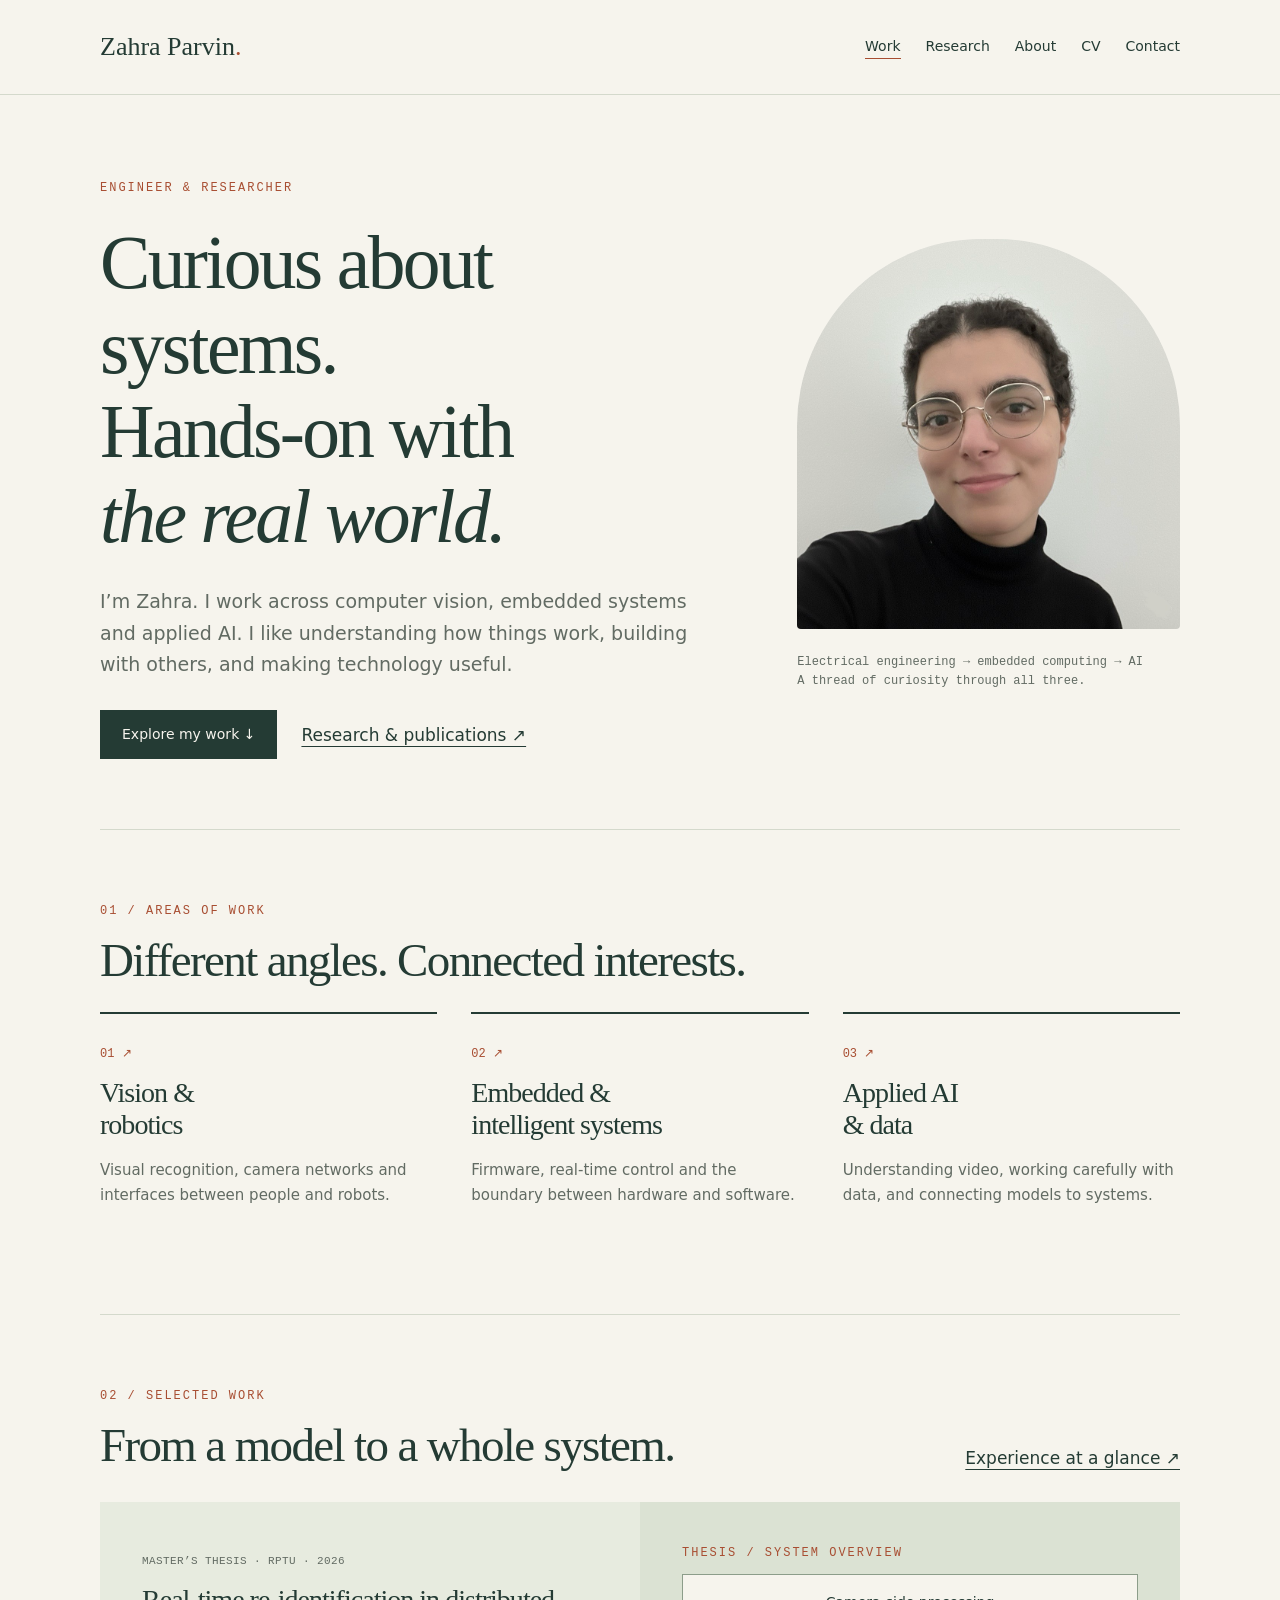
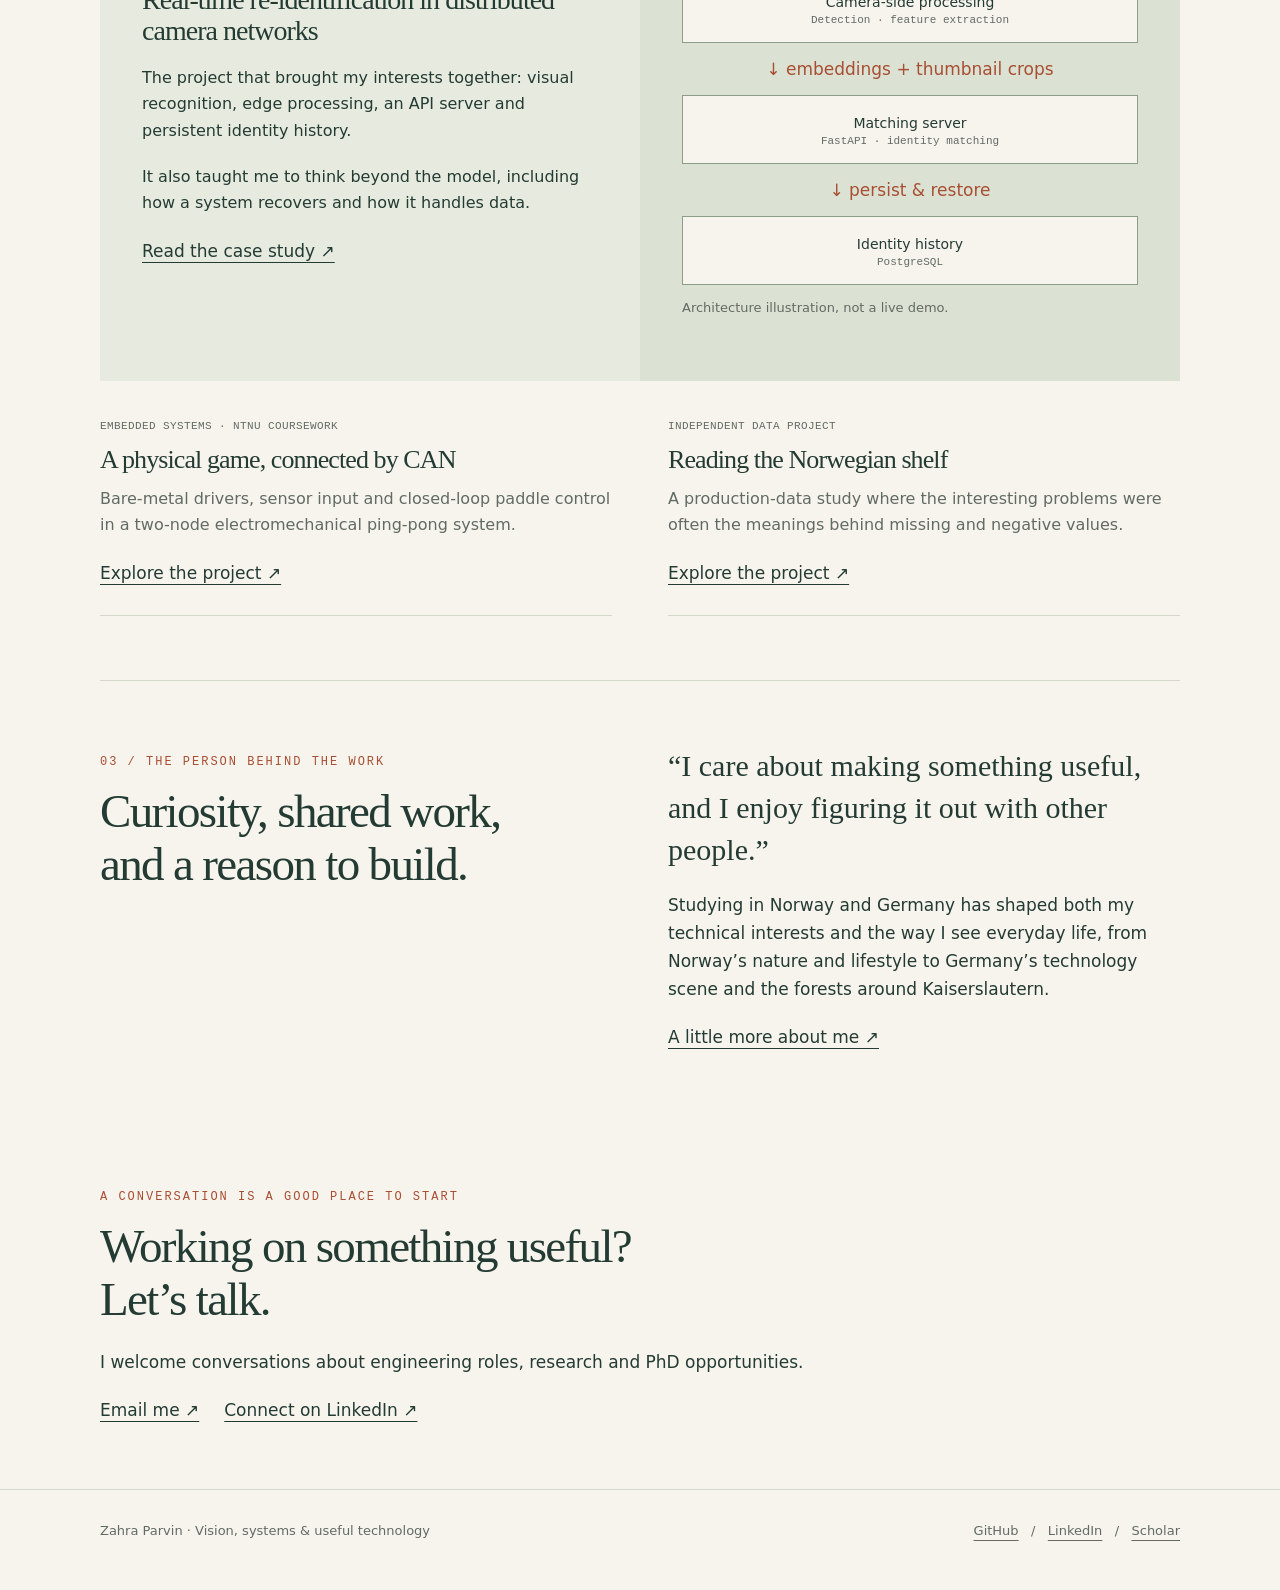
==== index.html @ baba494c "Add files via upload" ====
<!doctype html><html lang="en"><head><meta charset="utf-8"><meta name="viewport" content="width=device-width, initial-scale=1"><title>Engineer & researcher · Zahra Parvin</title><meta name="description" content="Zahra Parvin: computer vision, embedded systems and applied AI. Explore engineering projects, research and the person behind the work."><meta name="theme-color" content="#f6f4ed"><link rel="icon" href="favicon.svg" type="image/svg+xml"><link rel="stylesheet" href="style.css"></head><body><a class="skip" href="#main">Skip to content</a><header><div class="wrap"><nav aria-label="Main navigation"><a class="brand" href="index.html">Zahra Parvin<span style="color:var(--accent)">.</span></a><div class="links"><a href="index.html#work" aria-current="page">Work</a><a href="research.html">Research</a><a href="about.html">About</a><a href="cv.html">CV</a><a href="contact.html">Contact</a></div></nav></div></header><main id="main" class="wrap"><section class="hero"><div><span class="eyebrow">Engineer &amp; researcher</span><h1>Curious about systems.<br>Hands-on with<br><em>the real world.</em></h1><p class="lead">I’m Zahra. I work across computer vision, embedded systems and applied AI. I like understanding how things work, building with others, and making technology useful.</p><div class="actions"><a class="button" href="#work">Explore my work ↓</a><a href="research.html">Research &amp; publications ↗</a></div></div><figure><img class="portrait" src="portrait.jpg" alt="Zahra Parvin" width="400" height="390"><figcaption>Electrical engineering → embedded computing → AI<br>A thread of curiosity through all three.</figcaption></figure></section><section class="section" id="work"><div class="section-head"><div><span class="eyebrow">01 / Areas of work</span><h2>Different angles. Connected interests.</h2></div></div><div class="paths"><a class="path" href="vision.html"><span class="num">01 ↗</span><h3>Vision &amp;<br>robotics</h3><p>Visual recognition, camera networks and interfaces between people and robots.</p></a><a class="path" href="embedded.html"><span class="num">02 ↗</span><h3>Embedded &amp;<br>intelligent systems</h3><p>Firmware, real-time control and the boundary between hardware and software.</p></a><a class="path" href="ai-data.html"><span class="num">03 ↗</span><h3>Applied AI<br>&amp; data</h3><p>Understanding video, working carefully with data, and connecting models to systems.</p></a></div></section><section class="section"><div class="section-head"><div><span class="eyebrow">02 / Selected work</span><h2>From a model to a whole system.</h2></div><a href="cv.html">Experience at a glance ↗</a></div><div class="feature"><div class="feature-copy"><span class="tags">Master’s thesis · RPTU · 2026</span><h3>Real-time re-identification in distributed camera networks</h3><p>The project that brought my interests together: visual recognition, edge processing, an API server and persistent identity history.</p><p>It also taught me to think beyond the model, including how a system recovers and how it handles data.</p><a href="reidentification.html">Read the case study ↗</a></div><div class="diagram" role="img" aria-label="Thesis architecture: camera-side detection and feature extraction, then an API server for matching, and PostgreSQL for persistent identities and sightings"><span class="eyebrow">Thesis / system overview</span><div class="node">Camera-side processing<span>Detection · feature extraction</span></div><div class="arrow">↓ embeddings + thumbnail crops</div><div class="node">Matching server<span>FastAPI · identity matching</span></div><div class="arrow">↓ persist &amp; restore</div><div class="node">Identity history<span>PostgreSQL</span></div><p class="note">Architecture illustration, not a live demo.</p></div></div><div class="two"><article class="project-row"><span class="tags">Embedded systems · NTNU coursework</span><h3>A physical game, connected by CAN</h3><p>Bare-metal drivers, sensor input and closed-loop paddle control in a two-node electromechanical ping-pong system.</p><a href="pingpong.html">Explore the project ↗</a></article><article class="project-row"><span class="tags">Independent data project</span><h3>Reading the Norwegian shelf</h3><p>A production-data study where the interesting problems were often the meanings behind missing and negative values.</p><a href="norwegian-data.html">Explore the project ↗</a></article></div></section><section class="section two"><div><span class="eyebrow">03 / The person behind the work</span><h2>Curiosity, shared work,<br>and a reason to build.</h2></div><div><p class="about-quote">“I care about making something useful, and I enjoy figuring it out with other people.”</p><p>Studying in Norway and Germany has shaped both my technical interests and the way I see everyday life, from Norway’s nature and lifestyle to Germany’s technology scene and the forests around Kaiserslautern.</p><a href="about.html">A little more about me ↗</a></div></section><section class="contact"><span class="eyebrow">A conversation is a good place to start</span><h2>Working on something useful?<br>Let’s talk.</h2><p>I welcome conversations about engineering roles, research and PhD opportunities.</p><div class="contact-links"><a href="mailto:zahraparvin1999@gmail.com">Email me ↗</a><a href="https://www.linkedin.com/in/zahraparvin/">Connect on LinkedIn ↗</a></div></section></main><footer><div class="wrap footer-inner"><span>Zahra Parvin · Vision, systems &amp; useful technology</span><span><a href="https://github.com/ZahraParvin">GitHub</a> &nbsp; / &nbsp; <a href="https://www.linkedin.com/in/zahraparvin/">LinkedIn</a> &nbsp; / &nbsp; <a href="https://scholar.google.com/citations?user=eEbs2mEAAAAJ">Scholar</a></span></div></footer></body></html>
---- style.css ----
:root{--paper:#f6f4ed;--ink:#243b34;--muted:#626b63;--line:#d4d9cc;--accent:#a84e32;--panel:#e7ebdf}*{box-sizing:border-box}html{scroll-behavior:smooth}body{margin:0;background:var(--paper);color:var(--ink);font:17px/1.65 system-ui,-apple-system,sans-serif}a{color:inherit;text-underline-offset:5px}a:hover{color:var(--accent)}a:focus-visible,button:focus-visible{outline:3px solid var(--accent);outline-offset:5px}.wrap{max-width:1160px;margin:auto;padding:0 40px}header{border-bottom:1px solid var(--line)}nav{min-height:94px;display:flex;justify-content:space-between;align-items:center;gap:25px}.brand{font:26px Georgia,serif;text-decoration:none}.links{display:flex;gap:25px;flex-wrap:wrap;font-size:14px}.links a{text-decoration:none}.links a[aria-current=page]{border-bottom:1px solid var(--accent)}.skip{position:absolute;left:-9999px}.skip:focus{left:15px;top:10px;background:white;padding:10px;z-index:10}.eyebrow{font:12px/1.5 ui-monospace,monospace;text-transform:uppercase;letter-spacing:2px;color:var(--accent)}h1,h2,h3{font-family:Georgia,'Times New Roman',serif;font-weight:400;line-height:1.12;letter-spacing:-.035em}h1{font-size:clamp(43px,5.9vw,76px);margin:22px 0 27px}h2{font-size:clamp(32px,4vw,47px);margin:12px 0 23px}h3{font-size:28px;margin:12px 0 18px}p{margin:0 0 20px}.lead{font-size:19px;color:var(--muted);max-width:670px}.hero{display:grid;grid-template-columns:1.6fr 1fr;gap:85px;padding:76px 0 70px;align-items:center}.portrait{width:100%;height:390px;object-fit:cover;object-position:center 30%;border-radius:48% 48% 4px 4px;filter:saturate(.8)}figure{margin:0}figcaption{font:12px/1.6 ui-monospace,monospace;color:var(--muted);margin-top:16px}.actions{display:flex;gap:24px;flex-wrap:wrap;align-items:center;margin-top:30px}.button{display:inline-block;background:var(--ink);color:var(--paper);padding:12px 21px;text-decoration:none;border:1px solid var(--ink);font-size:14px}.button:hover{background:var(--accent);color:white;border-color:var(--accent)}.section{border-top:1px solid var(--line);padding:64px 0}.section-head{display:flex;justify-content:space-between;align-items:end;gap:30px;margin-bottom:25px}.section-head h2{margin-bottom:0}.small{font-size:14px;color:var(--muted)}.paths{display:grid;grid-template-columns:repeat(3,1fr);gap:34px}.path{padding:23px 0;border-top:2px solid var(--ink);text-decoration:none}.path p{font-size:15px;color:var(--muted)}.num{font:12px ui-monospace,monospace;color:var(--accent)}.feature{display:grid;grid-template-columns:1fr 1fr;background:var(--panel);margin-top:30px}.feature-copy{padding:42px}.feature-copy p{font-size:16px}.diagram{padding:42px;display:flex;flex-direction:column;justify-content:center;gap:12px;background:#dbe2d3}.node{border:1px solid #8c9d8a;padding:16px;text-align:center;background:#f6f4ed;font-size:14px}.node span{display:block;font:11px ui-monospace,monospace;color:var(--muted)}.arrow{text-align:center;color:var(--accent)}.two{display:grid;grid-template-columns:1fr 1fr;gap:56px}.project-row{padding:28px 0;border-bottom:1px solid var(--line)}.project-row h3{font-size:26px;margin:8px 0 12px}.project-row p{font-size:16px;color:var(--muted)}.tags{font:11px/1.8 ui-monospace,monospace;letter-spacing:.4px;text-transform:uppercase;color:var(--muted)}.about-quote{font:30px/1.4 Georgia,serif;max-width:480px}.page-head{padding:64px 0 35px;max-width:850px}.page-head h1{font-size:clamp(42px,5vw,62px)}.prose{max-width:760px;padding-bottom:65px}.prose h2{font-size:34px;margin-top:45px}.prose h3{font-size:25px}.prose li{margin-bottom:10px}.paper{padding:25px 0;border-bottom:1px solid var(--line)}.paper h3{font-size:25px}.timeline{display:grid;grid-template-columns:150px 1fr;gap:25px;border-top:1px solid var(--line);padding:25px 0}.timeline h3{margin:0 0 12px}.callout{border-left:2px solid var(--accent);padding:12px 0 12px 25px;margin:30px 0}footer{border-top:1px solid var(--line);padding:30px 0 45px;font-size:13px;color:var(--muted)}.footer-inner{display:flex;justify-content:space-between;gap:24px;flex-wrap:wrap}.contact{padding:65px 0}.contact h2{max-width:680px}.contact-links{display:flex;flex-wrap:wrap;gap:25px}.back{font-size:14px}.note{font-size:13px;color:var(--muted)}@media(max-width:760px){.wrap{padding:0 23px}nav{align-items:start;padding:24px 0;flex-direction:column;gap:18px}.links{gap:18px}.hero{grid-template-columns:1fr;gap:35px;padding:45px 0}.hero figure{max-width:290px}.portrait{height:320px}.paths,.two,.feature{grid-template-columns:1fr}.paths{gap:12px}.feature-copy,.diagram{padding:27px}.section{padding:43px 0}.section-head{display:block}.section-head>a{display:inline-block;margin-top:16px}.timeline{grid-template-columns:1fr;gap:10px}.page-head{padding-top:42px}.about-quote{font-size:27px}}@media(prefers-reduced-motion:reduce){html{scroll-behavior:auto}}@media print{header,footer,.actions{display:none}body{background:white;font-size:12px}.wrap{max-width:none}.page-head{padding:15px 0}h1{font-size:32px}.timeline{break-inside:avoid}.contact{padding:15px 0}}
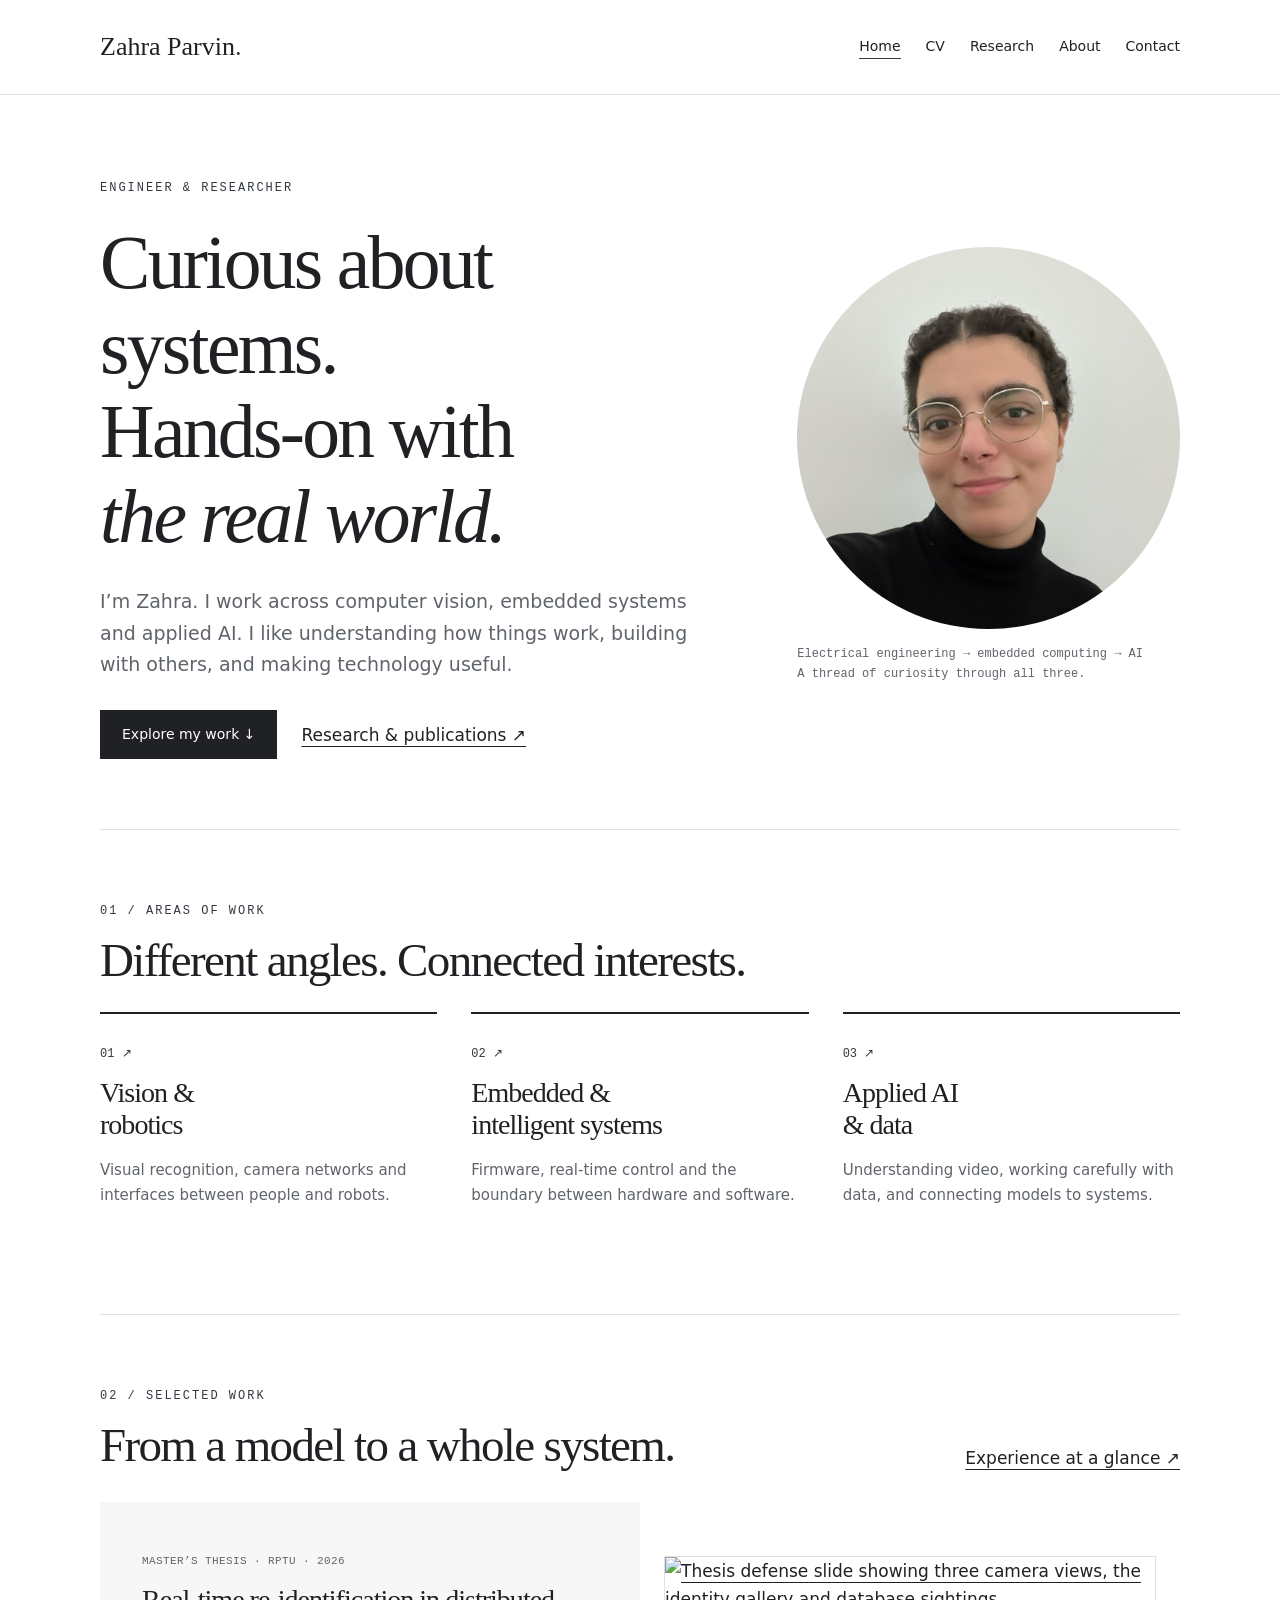
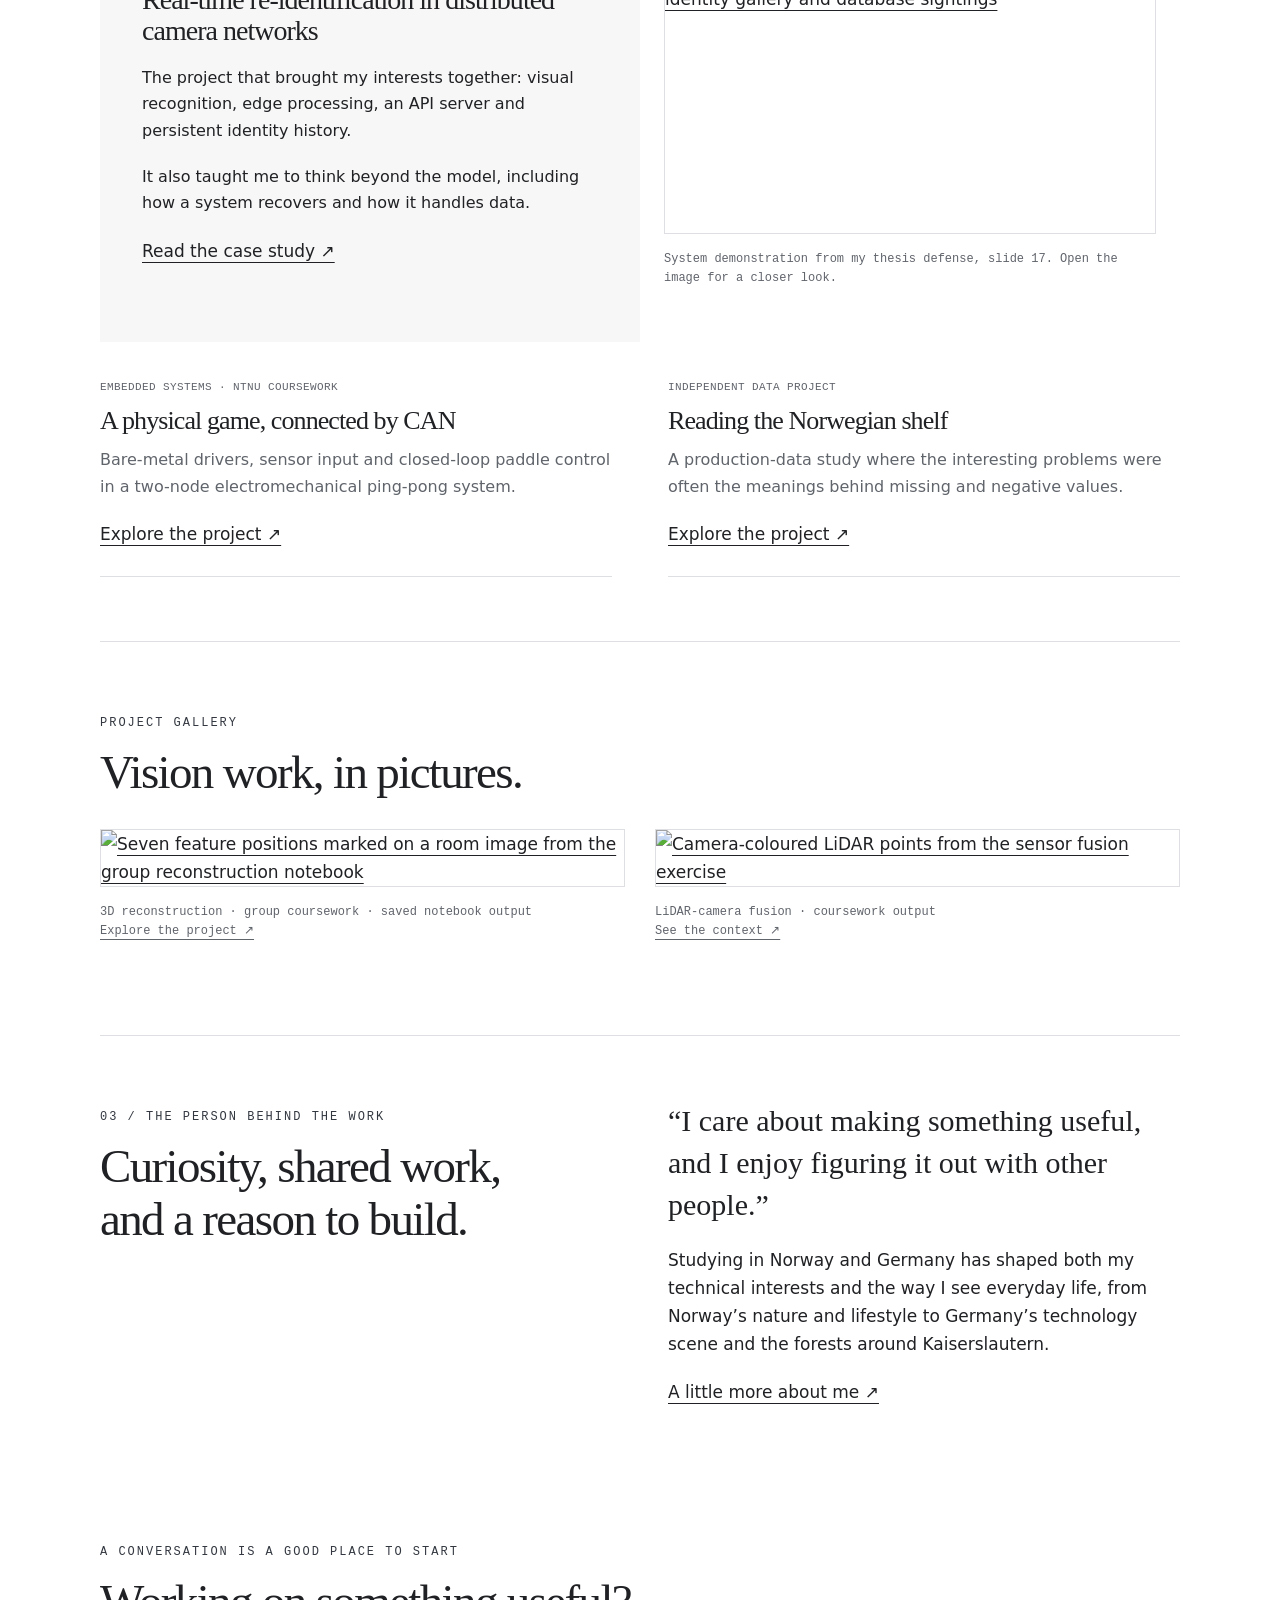
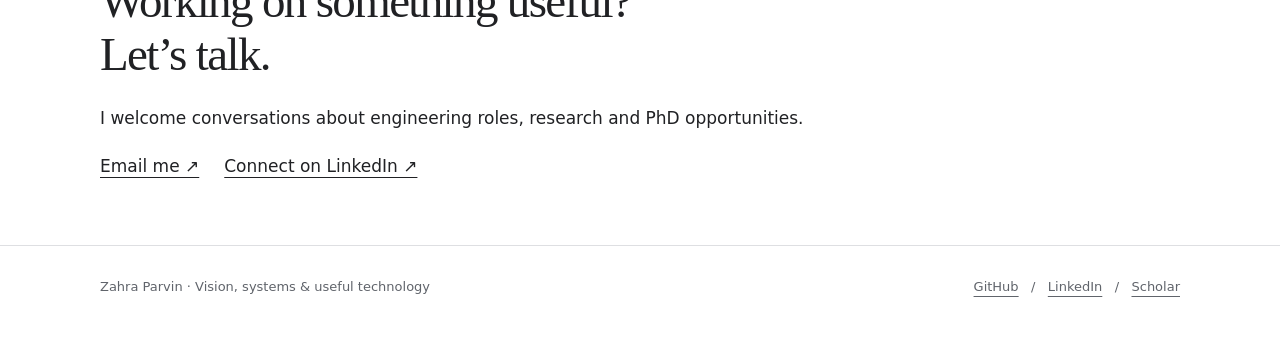
==== commit be2f769f: "Add files via upload" ====
--- a/index.html
+++ b/index.html
@@ -1 +1 @@
-<!doctype html><html lang="en"><head><meta charset="utf-8"><meta name="viewport" content="width=device-width, initial-scale=1"><title>Engineer & researcher · Zahra Parvin</title><meta name="description" content="Zahra Parvin: computer vision, embedded systems and applied AI. Explore engineering projects, research and the person behind the work."><meta name="theme-color" content="#f6f4ed"><link rel="icon" href="favicon.svg" type="image/svg+xml"><link rel="stylesheet" href="style.css"></head><body><a class="skip" href="#main">Skip to content</a><header><div class="wrap"><nav aria-label="Main navigation"><a class="brand" href="index.html">Zahra Parvin<span style="color:var(--accent)">.</span></a><div class="links"><a href="index.html#work" aria-current="page">Work</a><a href="research.html">Research</a><a href="about.html">About</a><a href="cv.html">CV</a><a href="contact.html">Contact</a></div></nav></div></header><main id="main" class="wrap"><section class="hero"><div><span class="eyebrow">Engineer &amp; researcher</span><h1>Curious about systems.<br>Hands-on with<br><em>the real world.</em></h1><p class="lead">I’m Zahra. I work across computer vision, embedded systems and applied AI. I like understanding how things work, building with others, and making technology useful.</p><div class="actions"><a class="button" href="#work">Explore my work ↓</a><a href="research.html">Research &amp; publications ↗</a></div></div><figure><img class="portrait" src="portrait.jpg" alt="Zahra Parvin" width="400" height="390"><figcaption>Electrical engineering → embedded computing → AI<br>A thread of curiosity through all three.</figcaption></figure></section><section class="section" id="work"><div class="section-head"><div><span class="eyebrow">01 / Areas of work</span><h2>Different angles. Connected interests.</h2></div></div><div class="paths"><a class="path" href="vision.html"><span class="num">01 ↗</span><h3>Vision &amp;<br>robotics</h3><p>Visual recognition, camera networks and interfaces between people and robots.</p></a><a class="path" href="embedded.html"><span class="num">02 ↗</span><h3>Embedded &amp;<br>intelligent systems</h3><p>Firmware, real-time control and the boundary between hardware and software.</p></a><a class="path" href="ai-data.html"><span class="num">03 ↗</span><h3>Applied AI<br>&amp; data</h3><p>Understanding video, working carefully with data, and connecting models to systems.</p></a></div></section><section class="section"><div class="section-head"><div><span class="eyebrow">02 / Selected work</span><h2>From a model to a whole system.</h2></div><a href="cv.html">Experience at a glance ↗</a></div><div class="feature"><div class="feature-copy"><span class="tags">Master’s thesis · RPTU · 2026</span><h3>Real-time re-identification in distributed camera networks</h3><p>The project that brought my interests together: visual recognition, edge processing, an API server and persistent identity history.</p><p>It also taught me to think beyond the model, including how a system recovers and how it handles data.</p><a href="reidentification.html">Read the case study ↗</a></div><div class="diagram" role="img" aria-label="Thesis architecture: camera-side detection and feature extraction, then an API server for matching, and PostgreSQL for persistent identities and sightings"><span class="eyebrow">Thesis / system overview</span><div class="node">Camera-side processing<span>Detection · feature extraction</span></div><div class="arrow">↓ embeddings + thumbnail crops</div><div class="node">Matching server<span>FastAPI · identity matching</span></div><div class="arrow">↓ persist &amp; restore</div><div class="node">Identity history<span>PostgreSQL</span></div><p class="note">Architecture illustration, not a live demo.</p></div></div><div class="two"><article class="project-row"><span class="tags">Embedded systems · NTNU coursework</span><h3>A physical game, connected by CAN</h3><p>Bare-metal drivers, sensor input and closed-loop paddle control in a two-node electromechanical ping-pong system.</p><a href="pingpong.html">Explore the project ↗</a></article><article class="project-row"><span class="tags">Independent data project</span><h3>Reading the Norwegian shelf</h3><p>A production-data study where the interesting problems were often the meanings behind missing and negative values.</p><a href="norwegian-data.html">Explore the project ↗</a></article></div></section><section class="section two"><div><span class="eyebrow">03 / The person behind the work</span><h2>Curiosity, shared work,<br>and a reason to build.</h2></div><div><p class="about-quote">“I care about making something useful, and I enjoy figuring it out with other people.”</p><p>Studying in Norway and Germany has shaped both my technical interests and the way I see everyday life, from Norway’s nature and lifestyle to Germany’s technology scene and the forests around Kaiserslautern.</p><a href="about.html">A little more about me ↗</a></div></section><section class="contact"><span class="eyebrow">A conversation is a good place to start</span><h2>Working on something useful?<br>Let’s talk.</h2><p>I welcome conversations about engineering roles, research and PhD opportunities.</p><div class="contact-links"><a href="mailto:zahraparvin1999@gmail.com">Email me ↗</a><a href="https://www.linkedin.com/in/zahraparvin/">Connect on LinkedIn ↗</a></div></section></main><footer><div class="wrap footer-inner"><span>Zahra Parvin · Vision, systems &amp; useful technology</span><span><a href="https://github.com/ZahraParvin">GitHub</a> &nbsp; / &nbsp; <a href="https://www.linkedin.com/in/zahraparvin/">LinkedIn</a> &nbsp; / &nbsp; <a href="https://scholar.google.com/citations?user=eEbs2mEAAAAJ">Scholar</a></span></div></footer></body></html>+<!doctype html><html lang="en"><head><meta charset="utf-8"><meta name="viewport" content="width=device-width, initial-scale=1"><title>Engineer & researcher · Zahra Parvin</title><meta name="description" content="Zahra Parvin: computer vision, embedded systems and applied AI. Explore engineering projects, research and the person behind the work."><meta name="theme-color" content="#ffffff"><link rel="icon" href="favicon.svg" type="image/svg+xml"><link rel="stylesheet" href="style.css"></head><body><a class="skip" href="#main">Skip to content</a><header><div class="wrap"><nav aria-label="Main navigation"><a class="brand" href="index.html">Zahra Parvin<span style="color:var(--accent)">.</span></a><div class="links"><a href="index.html" aria-current="page">Home</a><a href="cv.html">CV</a><a href="research.html">Research</a><a href="about.html">About</a><a href="contact.html">Contact</a></div></nav></div></header><main id="main" class="wrap"><section class="hero"><div><span class="eyebrow">Engineer &amp; researcher</span><h1>Curious about systems.<br>Hands-on with<br><em>the real world.</em></h1><p class="lead">I’m Zahra. I work across computer vision, embedded systems and applied AI. I like understanding how things work, building with others, and making technology useful.</p><div class="actions"><a class="button" href="#work">Explore my work ↓</a><a href="research.html">Research &amp; publications ↗</a></div></div><figure><img class="portrait" src="portrait.jpg" alt="Zahra Parvin" width="400" height="390"><figcaption>Electrical engineering → embedded computing → AI<br>A thread of curiosity through all three.</figcaption></figure></section><section class="section" id="work"><div class="section-head"><div><span class="eyebrow">01 / Areas of work</span><h2>Different angles. Connected interests.</h2></div></div><div class="paths"><a class="path" href="vision.html"><span class="num">01 ↗</span><h3>Vision &amp;<br>robotics</h3><p>Visual recognition, camera networks and interfaces between people and robots.</p></a><a class="path" href="embedded.html"><span class="num">02 ↗</span><h3>Embedded &amp;<br>intelligent systems</h3><p>Firmware, real-time control and the boundary between hardware and software.</p></a><a class="path" href="ai-data.html"><span class="num">03 ↗</span><h3>Applied AI<br>&amp; data</h3><p>Understanding video, working carefully with data, and connecting models to systems.</p></a></div></section><section class="section"><div class="section-head"><div><span class="eyebrow">02 / Selected work</span><h2>From a model to a whole system.</h2></div><a href="cv.html">Experience at a glance ↗</a></div><div class="feature"><div class="feature-copy"><span class="tags">Master’s thesis · RPTU · 2026</span><h3>Real-time re-identification in distributed camera networks</h3><p>The project that brought my interests together: visual recognition, edge processing, an API server and persistent identity history.</p><p>It also taught me to think beyond the model, including how a system recovers and how it handles data.</p><a href="reidentification.html">Read the case study ↗</a></div><div class="feature-media"><figure class="project-visual"><a href="assets/thesis-demo.png" target="_blank" rel="noopener"><img src="assets/thesis-demo.png" alt="Thesis defense slide showing three camera views, the identity gallery and database sightings" loading="lazy" width="1600" height="900"></a><figcaption>System demonstration from my thesis defense, slide 17. Open the image for a closer look.</figcaption></figure></div></div><div class="two"><article class="project-row"><span class="tags">Embedded systems · NTNU coursework</span><h3>A physical game, connected by CAN</h3><p>Bare-metal drivers, sensor input and closed-loop paddle control in a two-node electromechanical ping-pong system.</p><a href="pingpong.html">Explore the project ↗</a></article><article class="project-row"><span class="tags">Independent data project</span><h3>Reading the Norwegian shelf</h3><p>A production-data study where the interesting problems were often the meanings behind missing and negative values.</p><a href="norwegian-data.html">Explore the project ↗</a></article></div></section><section class="section"><span class="eyebrow">Project gallery</span><h2>Vision work, in pictures.</h2><div class="project-gallery"><figure><a href="reconstruction.html"><img src="assets/feature-matching.png" alt="Seven feature positions marked on a room image from the group reconstruction notebook" loading="lazy"></a><figcaption>3D reconstruction · group coursework · saved notebook output<br><a href="reconstruction.html">Explore the project ↗</a></figcaption></figure><figure><a href="vision.html#sensor-fusion"><img src="assets/fusion.png" alt="Camera-coloured LiDAR points from the sensor fusion exercise" loading="lazy"></a><figcaption>LiDAR-camera fusion · coursework output<br><a href="vision.html#sensor-fusion">See the context ↗</a></figcaption></figure></div></section><section class="section two"><div><span class="eyebrow">03 / The person behind the work</span><h2>Curiosity, shared work,<br>and a reason to build.</h2></div><div><p class="about-quote">“I care about making something useful, and I enjoy figuring it out with other people.”</p><p>Studying in Norway and Germany has shaped both my technical interests and the way I see everyday life, from Norway’s nature and lifestyle to Germany’s technology scene and the forests around Kaiserslautern.</p><a href="about.html">A little more about me ↗</a></div></section><section class="contact"><span class="eyebrow">A conversation is a good place to start</span><h2>Working on something useful?<br>Let’s talk.</h2><p>I welcome conversations about engineering roles, research and PhD opportunities.</p><div class="contact-links"><a href="mailto:zahraparvin1999@gmail.com">Email me ↗</a><a href="https://www.linkedin.com/in/zahraparvin/">Connect on LinkedIn ↗</a></div></section></main><footer><div class="wrap footer-inner"><span>Zahra Parvin · Vision, systems &amp; useful technology</span><span><a href="https://github.com/ZahraParvin">GitHub</a> &nbsp; / &nbsp; <a href="https://www.linkedin.com/in/zahraparvin/">LinkedIn</a> &nbsp; / &nbsp; <a href="https://scholar.google.com/citations?user=eEbs2mEAAAAJ">Scholar</a></span></div></footer></body></html>
--- a/style.css
+++ b/style.css
@@ -1,2 +1,4 @@
 
-:root{--paper:#f6f4ed;--ink:#243b34;--muted:#626b63;--line:#d4d9cc;--accent:#a84e32;--panel:#e7ebdf}*{box-sizing:border-box}html{scroll-behavior:smooth}body{margin:0;background:var(--paper);color:var(--ink);font:17px/1.65 system-ui,-apple-system,sans-serif}a{color:inherit;text-underline-offset:5px}a:hover{color:var(--accent)}a:focus-visible,button:focus-visible{outline:3px solid var(--accent);outline-offset:5px}.wrap{max-width:1160px;margin:auto;padding:0 40px}header{border-bottom:1px solid var(--line)}nav{min-height:94px;display:flex;justify-content:space-between;align-items:center;gap:25px}.brand{font:26px Georgia,serif;text-decoration:none}.links{display:flex;gap:25px;flex-wrap:wrap;font-size:14px}.links a{text-decoration:none}.links a[aria-current=page]{border-bottom:1px solid var(--accent)}.skip{position:absolute;left:-9999px}.skip:focus{left:15px;top:10px;background:white;padding:10px;z-index:10}.eyebrow{font:12px/1.5 ui-monospace,monospace;text-transform:uppercase;letter-spacing:2px;color:var(--accent)}h1,h2,h3{font-family:Georgia,'Times New Roman',serif;font-weight:400;line-height:1.12;letter-spacing:-.035em}h1{font-size:clamp(43px,5.9vw,76px);margin:22px 0 27px}h2{font-size:clamp(32px,4vw,47px);margin:12px 0 23px}h3{font-size:28px;margin:12px 0 18px}p{margin:0 0 20px}.lead{font-size:19px;color:var(--muted);max-width:670px}.hero{display:grid;grid-template-columns:1.6fr 1fr;gap:85px;padding:76px 0 70px;align-items:center}.portrait{width:100%;height:390px;object-fit:cover;object-position:center 30%;border-radius:48% 48% 4px 4px;filter:saturate(.8)}figure{margin:0}figcaption{font:12px/1.6 ui-monospace,monospace;color:var(--muted);margin-top:16px}.actions{display:flex;gap:24px;flex-wrap:wrap;align-items:center;margin-top:30px}.button{display:inline-block;background:var(--ink);color:var(--paper);padding:12px 21px;text-decoration:none;border:1px solid var(--ink);font-size:14px}.button:hover{background:var(--accent);color:white;border-color:var(--accent)}.section{border-top:1px solid var(--line);padding:64px 0}.section-head{display:flex;justify-content:space-between;align-items:end;gap:30px;margin-bottom:25px}.section-head h2{margin-bottom:0}.small{font-size:14px;color:var(--muted)}.paths{display:grid;grid-template-columns:repeat(3,1fr);gap:34px}.path{padding:23px 0;border-top:2px solid var(--ink);text-decoration:none}.path p{font-size:15px;color:var(--muted)}.num{font:12px ui-monospace,monospace;color:var(--accent)}.feature{display:grid;grid-template-columns:1fr 1fr;background:var(--panel);margin-top:30px}.feature-copy{padding:42px}.feature-copy p{font-size:16px}.diagram{padding:42px;display:flex;flex-direction:column;justify-content:center;gap:12px;background:#dbe2d3}.node{border:1px solid #8c9d8a;padding:16px;text-align:center;background:#f6f4ed;font-size:14px}.node span{display:block;font:11px ui-monospace,monospace;color:var(--muted)}.arrow{text-align:center;color:var(--accent)}.two{display:grid;grid-template-columns:1fr 1fr;gap:56px}.project-row{padding:28px 0;border-bottom:1px solid var(--line)}.project-row h3{font-size:26px;margin:8px 0 12px}.project-row p{font-size:16px;color:var(--muted)}.tags{font:11px/1.8 ui-monospace,monospace;letter-spacing:.4px;text-transform:uppercase;color:var(--muted)}.about-quote{font:30px/1.4 Georgia,serif;max-width:480px}.page-head{padding:64px 0 35px;max-width:850px}.page-head h1{font-size:clamp(42px,5vw,62px)}.prose{max-width:760px;padding-bottom:65px}.prose h2{font-size:34px;margin-top:45px}.prose h3{font-size:25px}.prose li{margin-bottom:10px}.paper{padding:25px 0;border-bottom:1px solid var(--line)}.paper h3{font-size:25px}.timeline{display:grid;grid-template-columns:150px 1fr;gap:25px;border-top:1px solid var(--line);padding:25px 0}.timeline h3{margin:0 0 12px}.callout{border-left:2px solid var(--accent);padding:12px 0 12px 25px;margin:30px 0}footer{border-top:1px solid var(--line);padding:30px 0 45px;font-size:13px;color:var(--muted)}.footer-inner{display:flex;justify-content:space-between;gap:24px;flex-wrap:wrap}.contact{padding:65px 0}.contact h2{max-width:680px}.contact-links{display:flex;flex-wrap:wrap;gap:25px}.back{font-size:14px}.note{font-size:13px;color:var(--muted)}@media(max-width:760px){.wrap{padding:0 23px}nav{align-items:start;padding:24px 0;flex-direction:column;gap:18px}.links{gap:18px}.hero{grid-template-columns:1fr;gap:35px;padding:45px 0}.hero figure{max-width:290px}.portrait{height:320px}.paths,.two,.feature{grid-template-columns:1fr}.paths{gap:12px}.feature-copy,.diagram{padding:27px}.section{padding:43px 0}.section-head{display:block}.section-head>a{display:inline-block;margin-top:16px}.timeline{grid-template-columns:1fr;gap:10px}.page-head{padding-top:42px}.about-quote{font-size:27px}}@media(prefers-reduced-motion:reduce){html{scroll-behavior:auto}}@media print{header,footer,.actions{display:none}body{background:white;font-size:12px}.wrap{max-width:none}.page-head{padding:15px 0}h1{font-size:32px}.timeline{break-inside:avoid}.contact{padding:15px 0}}
+:root{--paper:#ffffff;--ink:#202124;--muted:#60646b;--line:#dedfe2;--accent:#333840;--panel:#f7f7f7}*{box-sizing:border-box}html{scroll-behavior:smooth}body{margin:0;background:var(--paper);color:var(--ink);font:17px/1.65 system-ui,-apple-system,sans-serif}a{color:inherit;text-underline-offset:5px}a:hover{color:var(--accent)}a:focus-visible,button:focus-visible{outline:3px solid var(--accent);outline-offset:5px}.wrap{max-width:1160px;margin:auto;padding:0 40px}header{border-bottom:1px solid var(--line)}nav{min-height:94px;display:flex;justify-content:space-between;align-items:center;gap:25px}.brand{font:26px Georgia,serif;text-decoration:none}.links{display:flex;gap:25px;flex-wrap:wrap;font-size:14px}.links a{text-decoration:none}.links a[aria-current=page]{border-bottom:1px solid var(--accent)}.skip{position:absolute;left:-9999px}.skip:focus{left:15px;top:10px;background:white;padding:10px;z-index:10}.eyebrow{font:12px/1.5 ui-monospace,monospace;text-transform:uppercase;letter-spacing:2px;color:var(--accent)}h1,h2,h3{font-family:Georgia,'Times New Roman',serif;font-weight:400;line-height:1.12;letter-spacing:-.035em}h1{font-size:clamp(43px,5.9vw,76px);margin:22px 0 27px}h2{font-size:clamp(32px,4vw,47px);margin:12px 0 23px}h3{font-size:28px;margin:12px 0 18px}p{margin:0 0 20px}.lead{font-size:19px;color:var(--muted);max-width:670px}.hero{display:grid;grid-template-columns:1.6fr 1fr;gap:85px;padding:76px 0 70px;align-items:center}.portrait{width:100%;height:auto;aspect-ratio:1;object-fit:cover;object-position:center 30%;border-radius:50%;display:block}figure{margin:0}figcaption{font:12px/1.6 ui-monospace,monospace;color:var(--muted);margin-top:16px}.actions{display:flex;gap:24px;flex-wrap:wrap;align-items:center;margin-top:30px}.button{display:inline-block;background:var(--ink);color:var(--paper);padding:12px 21px;text-decoration:none;border:1px solid var(--ink);font-size:14px}.button:hover{background:var(--accent);color:white;border-color:var(--accent)}.section{border-top:1px solid var(--line);padding:64px 0}.section-head{display:flex;justify-content:space-between;align-items:end;gap:30px;margin-bottom:25px}.section-head h2{margin-bottom:0}.small{font-size:14px;color:var(--muted)}.paths{display:grid;grid-template-columns:repeat(3,1fr);gap:34px}.path{padding:23px 0;border-top:2px solid var(--ink);text-decoration:none}.path p{font-size:15px;color:var(--muted)}.num{font:12px ui-monospace,monospace;color:var(--accent)}.feature{display:grid;grid-template-columns:1fr 1fr;background:var(--panel);margin-top:30px}.feature-copy{padding:42px}.feature-copy p{font-size:16px}.diagram{padding:42px;display:flex;flex-direction:column;justify-content:center;gap:12px;background:#f3f3f3}.node{border:1px solid #bcbec2;padding:16px;text-align:center;background:#ffffff;font-size:14px}.node span{display:block;font:11px ui-monospace,monospace;color:var(--muted)}.arrow{text-align:center;color:var(--accent)}.two{display:grid;grid-template-columns:1fr 1fr;gap:56px}.project-row{padding:28px 0;border-bottom:1px solid var(--line)}.project-row h3{font-size:26px;margin:8px 0 12px}.project-row p{font-size:16px;color:var(--muted)}.tags{font:11px/1.8 ui-monospace,monospace;letter-spacing:.4px;text-transform:uppercase;color:var(--muted)}.about-quote{font:30px/1.4 Georgia,serif;max-width:480px}.page-head{padding:64px 0 35px;max-width:850px}.page-head h1{font-size:clamp(42px,5vw,62px)}.prose{max-width:760px;padding-bottom:65px}.prose h2{font-size:34px;margin-top:45px}.prose h3{font-size:25px}.prose li{margin-bottom:10px}.paper{padding:25px 0;border-bottom:1px solid var(--line)}.paper h3{font-size:25px}.timeline{display:grid;grid-template-columns:150px 1fr;gap:25px;border-top:1px solid var(--line);padding:25px 0}.timeline h3{margin:0 0 12px}.callout{border-left:2px solid var(--accent);padding:12px 0 12px 25px;margin:30px 0}footer{border-top:1px solid var(--line);padding:30px 0 45px;font-size:13px;color:var(--muted)}.footer-inner{display:flex;justify-content:space-between;gap:24px;flex-wrap:wrap}.contact{padding:65px 0}.contact h2{max-width:680px}.contact-links{display:flex;flex-wrap:wrap;gap:25px}.back{font-size:14px}.note{font-size:13px;color:var(--muted)}@media(max-width:760px){.wrap{padding:0 23px}nav{align-items:start;padding:24px 0;flex-direction:column;gap:18px}.links{gap:18px}.hero{grid-template-columns:1fr;gap:35px;padding:45px 0}.hero figure{max-width:290px}.portrait{height:auto;aspect-ratio:1}.paths,.two,.feature{grid-template-columns:1fr}.paths{gap:12px}.feature-copy,.diagram{padding:27px}.section{padding:43px 0}.section-head{display:block}.section-head>a{display:inline-block;margin-top:16px}.timeline{grid-template-columns:1fr;gap:10px}.page-head{padding-top:42px}.about-quote{font-size:27px}}@media(prefers-reduced-motion:reduce){html{scroll-behavior:auto}}@media print{header,footer,.actions{display:none}body{background:white;font-size:12px}.wrap{max-width:none}.page-head{padding:15px 0}h1{font-size:32px}.timeline{break-inside:avoid}.contact{padding:15px 0}}
+
+.project-visual{margin:30px 0}.project-visual img{display:block;width:100%;height:auto;border:1px solid var(--line);background:#fff}.project-visual a{display:block}.project-gallery{display:grid;grid-template-columns:1fr 1fr;gap:30px;margin:30px 0}.project-gallery img{width:100%;height:260px;object-fit:contain;background:#fff;border:1px solid var(--line)}.document-links{display:flex;gap:16px;flex-wrap:wrap;margin:24px 0 32px}.document-links a{padding:12px 18px;border:1px solid var(--line);font-size:15px;text-decoration:none}.document-links a:hover{background:#f4f4f4}.feature-media{display:flex;align-items:center;padding:24px;background:#fff}.feature-media img{width:100%;height:auto}.feature-media figure{width:100%}@media(max-width:760px){.project-gallery{grid-template-columns:1fr}.project-gallery img{height:auto}.feature-media{padding:20px}}
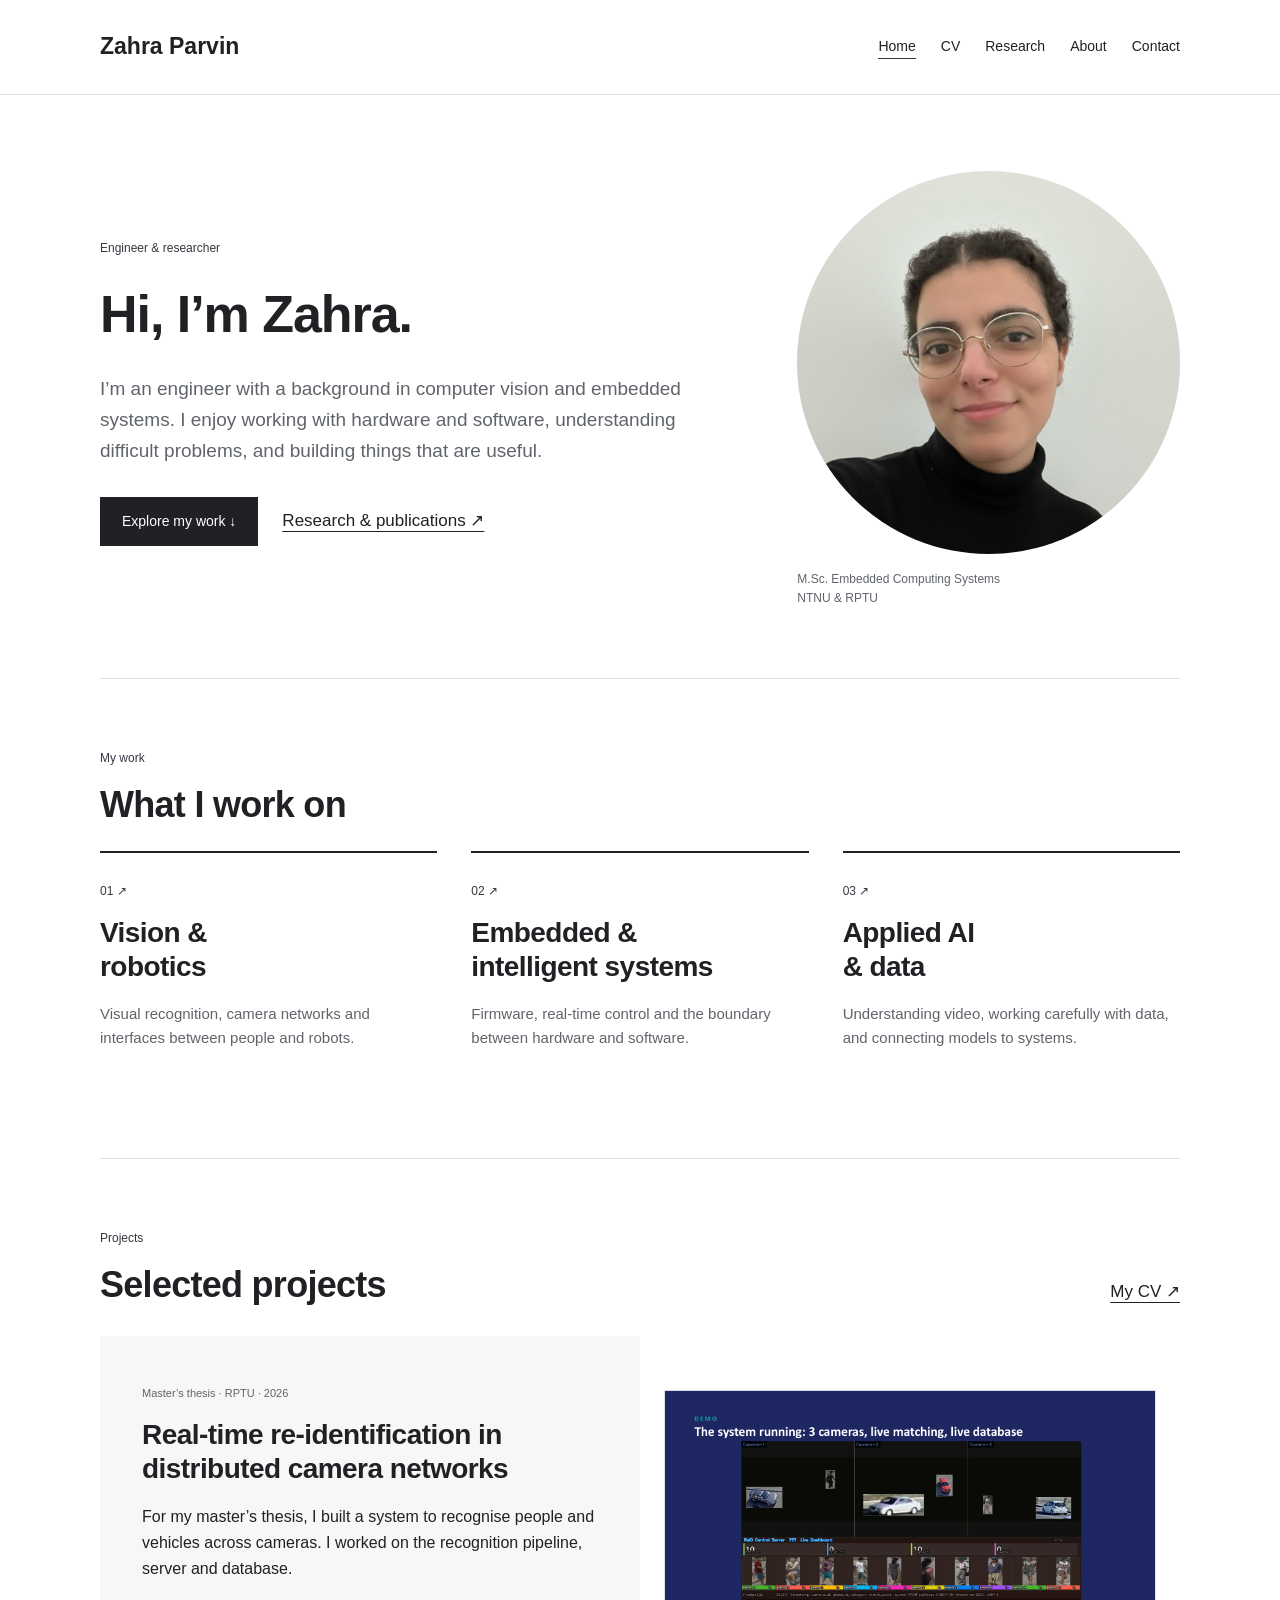
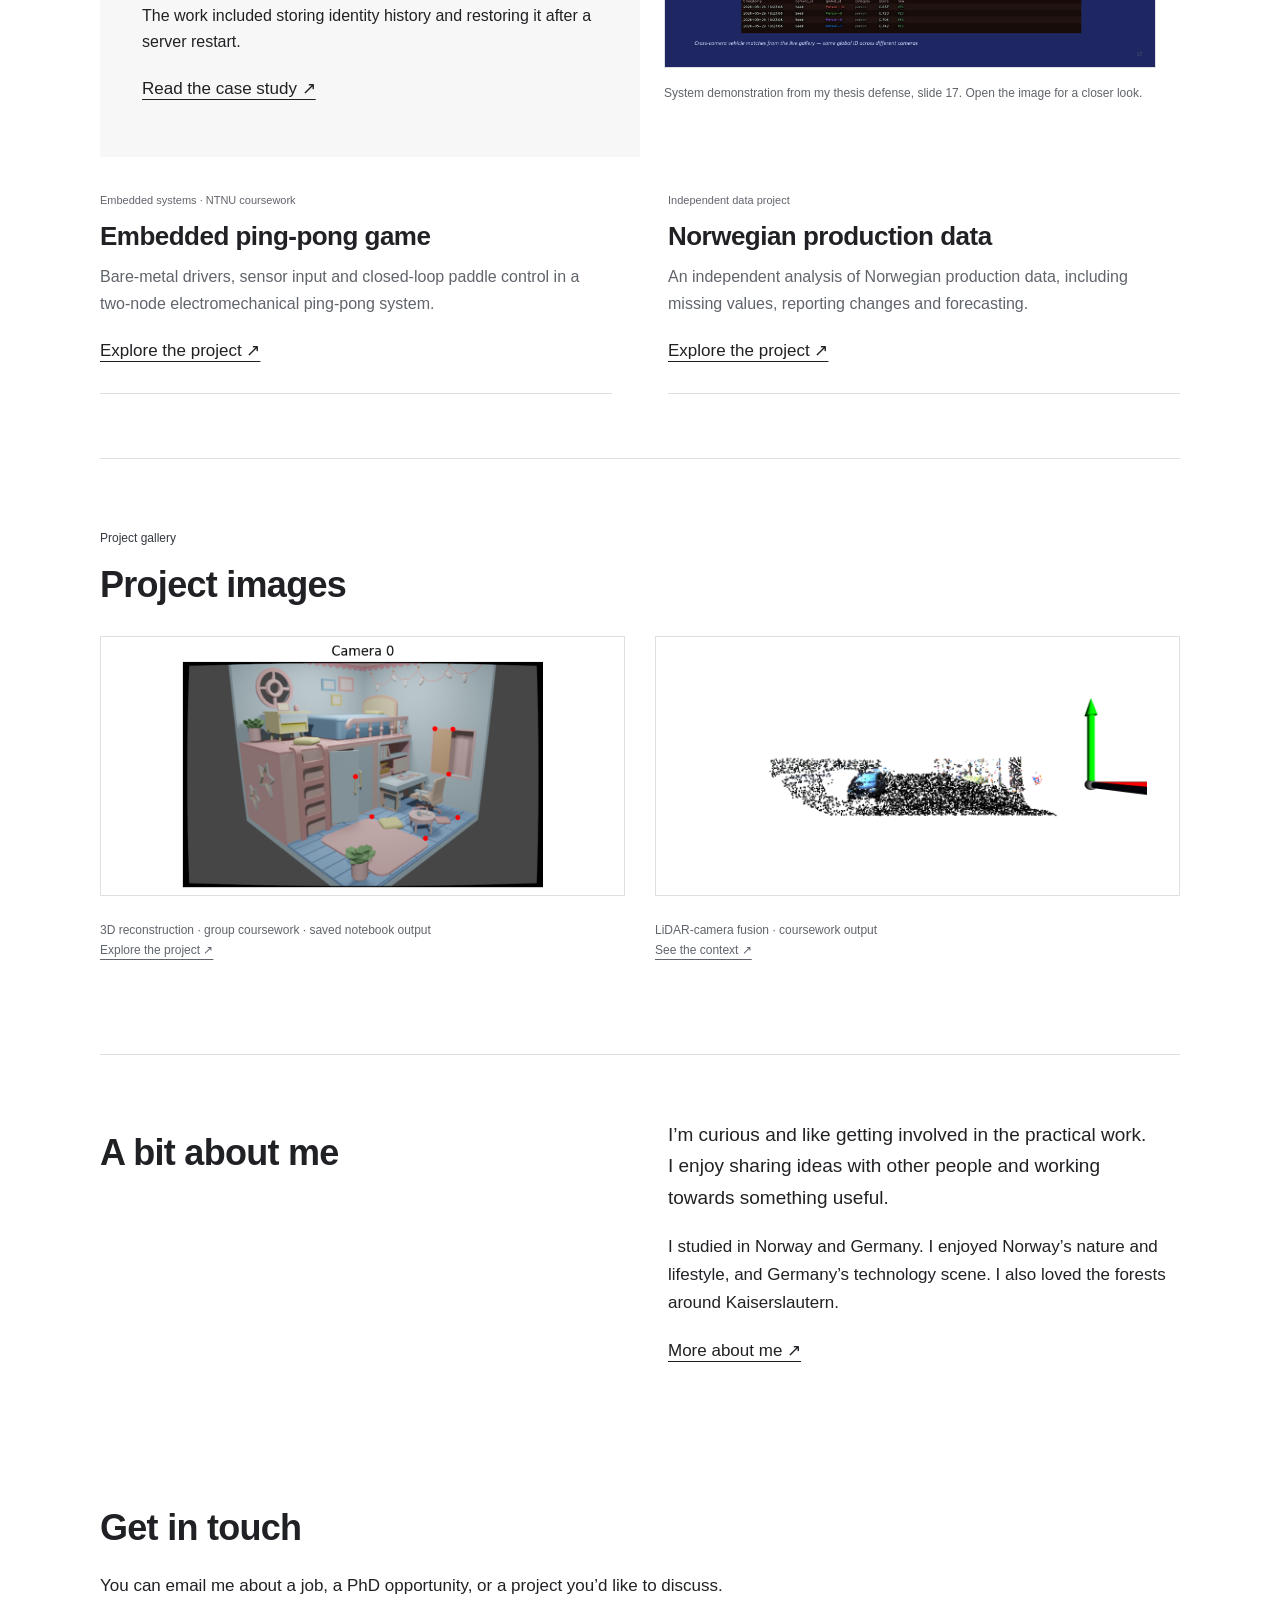
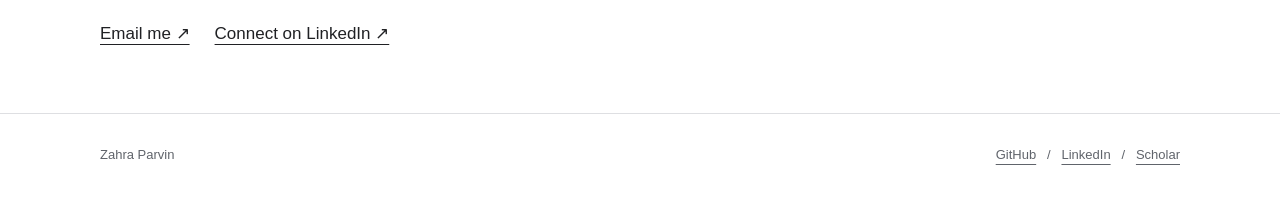
==== commit 7577ed56: "Add files via upload" ====
--- a/index.html
+++ b/index.html
@@ -1 +1 @@
-<!doctype html><html lang="en"><head><meta charset="utf-8"><meta name="viewport" content="width=device-width, initial-scale=1"><title>Engineer & researcher · Zahra Parvin</title><meta name="description" content="Zahra Parvin: computer vision, embedded systems and applied AI. Explore engineering projects, research and the person behind the work."><meta name="theme-color" content="#ffffff"><link rel="icon" href="favicon.svg" type="image/svg+xml"><link rel="stylesheet" href="style.css"></head><body><a class="skip" href="#main">Skip to content</a><header><div class="wrap"><nav aria-label="Main navigation"><a class="brand" href="index.html">Zahra Parvin<span style="color:var(--accent)">.</span></a><div class="links"><a href="index.html" aria-current="page">Home</a><a href="cv.html">CV</a><a href="research.html">Research</a><a href="about.html">About</a><a href="contact.html">Contact</a></div></nav></div></header><main id="main" class="wrap"><section class="hero"><div><span class="eyebrow">Engineer &amp; researcher</span><h1>Curious about systems.<br>Hands-on with<br><em>the real world.</em></h1><p class="lead">I’m Zahra. I work across computer vision, embedded systems and applied AI. I like understanding how things work, building with others, and making technology useful.</p><div class="actions"><a class="button" href="#work">Explore my work ↓</a><a href="research.html">Research &amp; publications ↗</a></div></div><figure><img class="portrait" src="portrait.jpg" alt="Zahra Parvin" width="400" height="390"><figcaption>Electrical engineering → embedded computing → AI<br>A thread of curiosity through all three.</figcaption></figure></section><section class="section" id="work"><div class="section-head"><div><span class="eyebrow">01 / Areas of work</span><h2>Different angles. Connected interests.</h2></div></div><div class="paths"><a class="path" href="vision.html"><span class="num">01 ↗</span><h3>Vision &amp;<br>robotics</h3><p>Visual recognition, camera networks and interfaces between people and robots.</p></a><a class="path" href="embedded.html"><span class="num">02 ↗</span><h3>Embedded &amp;<br>intelligent systems</h3><p>Firmware, real-time control and the boundary between hardware and software.</p></a><a class="path" href="ai-data.html"><span class="num">03 ↗</span><h3>Applied AI<br>&amp; data</h3><p>Understanding video, working carefully with data, and connecting models to systems.</p></a></div></section><section class="section"><div class="section-head"><div><span class="eyebrow">02 / Selected work</span><h2>From a model to a whole system.</h2></div><a href="cv.html">Experience at a glance ↗</a></div><div class="feature"><div class="feature-copy"><span class="tags">Master’s thesis · RPTU · 2026</span><h3>Real-time re-identification in distributed camera networks</h3><p>The project that brought my interests together: visual recognition, edge processing, an API server and persistent identity history.</p><p>It also taught me to think beyond the model, including how a system recovers and how it handles data.</p><a href="reidentification.html">Read the case study ↗</a></div><div class="feature-media"><figure class="project-visual"><a href="assets/thesis-demo.png" target="_blank" rel="noopener"><img src="assets/thesis-demo.png" alt="Thesis defense slide showing three camera views, the identity gallery and database sightings" loading="lazy" width="1600" height="900"></a><figcaption>System demonstration from my thesis defense, slide 17. Open the image for a closer look.</figcaption></figure></div></div><div class="two"><article class="project-row"><span class="tags">Embedded systems · NTNU coursework</span><h3>A physical game, connected by CAN</h3><p>Bare-metal drivers, sensor input and closed-loop paddle control in a two-node electromechanical ping-pong system.</p><a href="pingpong.html">Explore the project ↗</a></article><article class="project-row"><span class="tags">Independent data project</span><h3>Reading the Norwegian shelf</h3><p>A production-data study where the interesting problems were often the meanings behind missing and negative values.</p><a href="norwegian-data.html">Explore the project ↗</a></article></div></section><section class="section"><span class="eyebrow">Project gallery</span><h2>Vision work, in pictures.</h2><div class="project-gallery"><figure><a href="reconstruction.html"><img src="assets/feature-matching.png" alt="Seven feature positions marked on a room image from the group reconstruction notebook" loading="lazy"></a><figcaption>3D reconstruction · group coursework · saved notebook output<br><a href="reconstruction.html">Explore the project ↗</a></figcaption></figure><figure><a href="vision.html#sensor-fusion"><img src="assets/fusion.png" alt="Camera-coloured LiDAR points from the sensor fusion exercise" loading="lazy"></a><figcaption>LiDAR-camera fusion · coursework output<br><a href="vision.html#sensor-fusion">See the context ↗</a></figcaption></figure></div></section><section class="section two"><div><span class="eyebrow">03 / The person behind the work</span><h2>Curiosity, shared work,<br>and a reason to build.</h2></div><div><p class="about-quote">“I care about making something useful, and I enjoy figuring it out with other people.”</p><p>Studying in Norway and Germany has shaped both my technical interests and the way I see everyday life, from Norway’s nature and lifestyle to Germany’s technology scene and the forests around Kaiserslautern.</p><a href="about.html">A little more about me ↗</a></div></section><section class="contact"><span class="eyebrow">A conversation is a good place to start</span><h2>Working on something useful?<br>Let’s talk.</h2><p>I welcome conversations about engineering roles, research and PhD opportunities.</p><div class="contact-links"><a href="mailto:zahraparvin1999@gmail.com">Email me ↗</a><a href="https://www.linkedin.com/in/zahraparvin/">Connect on LinkedIn ↗</a></div></section></main><footer><div class="wrap footer-inner"><span>Zahra Parvin · Vision, systems &amp; useful technology</span><span><a href="https://github.com/ZahraParvin">GitHub</a> &nbsp; / &nbsp; <a href="https://www.linkedin.com/in/zahraparvin/">LinkedIn</a> &nbsp; / &nbsp; <a href="https://scholar.google.com/citations?user=eEbs2mEAAAAJ">Scholar</a></span></div></footer></body></html>+<!doctype html><html lang="en"><head><meta charset="utf-8"><meta name="viewport" content="width=device-width, initial-scale=1"><title>Engineer & researcher · Zahra Parvin</title><meta name="description" content="Zahra Parvin: computer vision, embedded systems and applied AI. Projects, publications and CV."><meta name="theme-color" content="#ffffff"><link rel="icon" href="favicon.svg" type="image/svg+xml"><link rel="stylesheet" href="style.css"></head><body><a class="skip" href="#main">Skip to content</a><header><div class="wrap"><nav aria-label="Main navigation"><a class="brand" href="index.html">Zahra Parvin</a><div class="links"><a href="index.html" aria-current="page">Home</a><a href="cv.html">CV</a><a href="research.html">Research</a><a href="about.html">About</a><a href="contact.html">Contact</a></div></nav></div></header><main id="main" class="wrap"><section class="hero"><div><span class="eyebrow">Engineer &amp; researcher</span><h1>Hi, I’m Zahra.</h1><p class="lead">I’m an engineer with a background in computer vision and embedded systems. I enjoy working with hardware and software, understanding difficult problems, and building things that are useful.</p><div class="actions"><a class="button" href="#work">Explore my work ↓</a><a href="research.html">Research &amp; publications ↗</a></div></div><figure><img class="portrait" src="portrait.jpg" alt="Zahra Parvin" width="400" height="400"><figcaption>M.Sc. Embedded Computing Systems<br>NTNU &amp; RPTU</figcaption></figure></section><section class="section" id="work"><div class="section-head"><div><span class="eyebrow">My work</span><h2>What I work on</h2></div></div><div class="paths"><a class="path" href="vision.html"><span class="num">01 ↗</span><h3>Vision &amp;<br>robotics</h3><p>Visual recognition, camera networks and interfaces between people and robots.</p></a><a class="path" href="embedded.html"><span class="num">02 ↗</span><h3>Embedded &amp;<br>intelligent systems</h3><p>Firmware, real-time control and the boundary between hardware and software.</p></a><a class="path" href="ai-data.html"><span class="num">03 ↗</span><h3>Applied AI<br>&amp; data</h3><p>Understanding video, working carefully with data, and connecting models to systems.</p></a></div></section><section class="section"><div class="section-head"><div><span class="eyebrow">Projects</span><h2>Selected projects</h2></div><a href="cv.html">My CV ↗</a></div><div class="feature"><div class="feature-copy"><span class="tags">Master’s thesis · RPTU · 2026</span><h3>Real-time re-identification in distributed camera networks</h3><p>For my master’s thesis, I built a system to recognise people and vehicles across cameras. I worked on the recognition pipeline, server and database.</p><p>The work included storing identity history and restoring it after a server restart.</p><a href="reidentification.html">Read the case study ↗</a></div><div class="feature-media"><figure class="project-visual"><a href="assets/thesis-demo.png" target="_blank" rel="noopener"><img src="assets/thesis-demo.png" alt="Thesis defense slide showing three camera views, the identity gallery and database sightings" loading="lazy" width="1600" height="900"></a><figcaption>System demonstration from my thesis defense, slide 17. Open the image for a closer look.</figcaption></figure></div></div><div class="two"><article class="project-row"><span class="tags">Embedded systems · NTNU coursework</span><h3>Embedded ping-pong game</h3><p>Bare-metal drivers, sensor input and closed-loop paddle control in a two-node electromechanical ping-pong system.</p><a href="pingpong.html">Explore the project ↗</a></article><article class="project-row"><span class="tags">Independent data project</span><h3>Norwegian production data</h3><p>An independent analysis of Norwegian production data, including missing values, reporting changes and forecasting.</p><a href="norwegian-data.html">Explore the project ↗</a></article></div></section><section class="section"><span class="eyebrow">Project gallery</span><h2>Project images</h2><div class="project-gallery"><figure><a href="reconstruction.html"><img src="assets/feature-matching.png" alt="Seven feature positions marked on a room image from the group reconstruction notebook" loading="lazy"></a><figcaption>3D reconstruction · group coursework · saved notebook output<br><a href="reconstruction.html">Explore the project ↗</a></figcaption></figure><figure><a href="vision.html#sensor-fusion"><img src="assets/fusion.png" alt="Camera-coloured LiDAR points from the sensor fusion exercise" loading="lazy"></a><figcaption>LiDAR-camera fusion · coursework output<br><a href="vision.html#sensor-fusion">See the context ↗</a></figcaption></figure></div></section><section class="section two"><div><h2>A bit about me</h2></div><div><p class="about-quote">I’m curious and like getting involved in the practical work. I enjoy sharing ideas with other people and working towards something useful.</p><p>I studied in Norway and Germany. I enjoyed Norway’s nature and lifestyle, and Germany’s technology scene. I also loved the forests around Kaiserslautern.</p><a href="about.html">More about me ↗</a></div></section><section class="contact"><h2>Get in touch</h2><p>You can email me about a job, a PhD opportunity, or a project you’d like to discuss.</p><div class="contact-links"><a href="mailto:zahraparvin1999@gmail.com">Email me ↗</a><a href="https://www.linkedin.com/in/zahraparvin/">Connect on LinkedIn ↗</a></div></section></main><footer><div class="wrap footer-inner"><span>Zahra Parvin</span><span><a href="https://github.com/ZahraParvin">GitHub</a> &nbsp; / &nbsp; <a href="https://www.linkedin.com/in/zahraparvin/">LinkedIn</a> &nbsp; / &nbsp; <a href="https://scholar.google.com/citations?user=eEbs2mEAAAAJ">Scholar</a></span></div></footer></body></html>
--- a/style.css
+++ b/style.css
@@ -1,4 +1,4 @@
 
-:root{--paper:#ffffff;--ink:#202124;--muted:#60646b;--line:#dedfe2;--accent:#333840;--panel:#f7f7f7}*{box-sizing:border-box}html{scroll-behavior:smooth}body{margin:0;background:var(--paper);color:var(--ink);font:17px/1.65 system-ui,-apple-system,sans-serif}a{color:inherit;text-underline-offset:5px}a:hover{color:var(--accent)}a:focus-visible,button:focus-visible{outline:3px solid var(--accent);outline-offset:5px}.wrap{max-width:1160px;margin:auto;padding:0 40px}header{border-bottom:1px solid var(--line)}nav{min-height:94px;display:flex;justify-content:space-between;align-items:center;gap:25px}.brand{font:26px Georgia,serif;text-decoration:none}.links{display:flex;gap:25px;flex-wrap:wrap;font-size:14px}.links a{text-decoration:none}.links a[aria-current=page]{border-bottom:1px solid var(--accent)}.skip{position:absolute;left:-9999px}.skip:focus{left:15px;top:10px;background:white;padding:10px;z-index:10}.eyebrow{font:12px/1.5 ui-monospace,monospace;text-transform:uppercase;letter-spacing:2px;color:var(--accent)}h1,h2,h3{font-family:Georgia,'Times New Roman',serif;font-weight:400;line-height:1.12;letter-spacing:-.035em}h1{font-size:clamp(43px,5.9vw,76px);margin:22px 0 27px}h2{font-size:clamp(32px,4vw,47px);margin:12px 0 23px}h3{font-size:28px;margin:12px 0 18px}p{margin:0 0 20px}.lead{font-size:19px;color:var(--muted);max-width:670px}.hero{display:grid;grid-template-columns:1.6fr 1fr;gap:85px;padding:76px 0 70px;align-items:center}.portrait{width:100%;height:auto;aspect-ratio:1;object-fit:cover;object-position:center 30%;border-radius:50%;display:block}figure{margin:0}figcaption{font:12px/1.6 ui-monospace,monospace;color:var(--muted);margin-top:16px}.actions{display:flex;gap:24px;flex-wrap:wrap;align-items:center;margin-top:30px}.button{display:inline-block;background:var(--ink);color:var(--paper);padding:12px 21px;text-decoration:none;border:1px solid var(--ink);font-size:14px}.button:hover{background:var(--accent);color:white;border-color:var(--accent)}.section{border-top:1px solid var(--line);padding:64px 0}.section-head{display:flex;justify-content:space-between;align-items:end;gap:30px;margin-bottom:25px}.section-head h2{margin-bottom:0}.small{font-size:14px;color:var(--muted)}.paths{display:grid;grid-template-columns:repeat(3,1fr);gap:34px}.path{padding:23px 0;border-top:2px solid var(--ink);text-decoration:none}.path p{font-size:15px;color:var(--muted)}.num{font:12px ui-monospace,monospace;color:var(--accent)}.feature{display:grid;grid-template-columns:1fr 1fr;background:var(--panel);margin-top:30px}.feature-copy{padding:42px}.feature-copy p{font-size:16px}.diagram{padding:42px;display:flex;flex-direction:column;justify-content:center;gap:12px;background:#f3f3f3}.node{border:1px solid #bcbec2;padding:16px;text-align:center;background:#ffffff;font-size:14px}.node span{display:block;font:11px ui-monospace,monospace;color:var(--muted)}.arrow{text-align:center;color:var(--accent)}.two{display:grid;grid-template-columns:1fr 1fr;gap:56px}.project-row{padding:28px 0;border-bottom:1px solid var(--line)}.project-row h3{font-size:26px;margin:8px 0 12px}.project-row p{font-size:16px;color:var(--muted)}.tags{font:11px/1.8 ui-monospace,monospace;letter-spacing:.4px;text-transform:uppercase;color:var(--muted)}.about-quote{font:30px/1.4 Georgia,serif;max-width:480px}.page-head{padding:64px 0 35px;max-width:850px}.page-head h1{font-size:clamp(42px,5vw,62px)}.prose{max-width:760px;padding-bottom:65px}.prose h2{font-size:34px;margin-top:45px}.prose h3{font-size:25px}.prose li{margin-bottom:10px}.paper{padding:25px 0;border-bottom:1px solid var(--line)}.paper h3{font-size:25px}.timeline{display:grid;grid-template-columns:150px 1fr;gap:25px;border-top:1px solid var(--line);padding:25px 0}.timeline h3{margin:0 0 12px}.callout{border-left:2px solid var(--accent);padding:12px 0 12px 25px;margin:30px 0}footer{border-top:1px solid var(--line);padding:30px 0 45px;font-size:13px;color:var(--muted)}.footer-inner{display:flex;justify-content:space-between;gap:24px;flex-wrap:wrap}.contact{padding:65px 0}.contact h2{max-width:680px}.contact-links{display:flex;flex-wrap:wrap;gap:25px}.back{font-size:14px}.note{font-size:13px;color:var(--muted)}@media(max-width:760px){.wrap{padding:0 23px}nav{align-items:start;padding:24px 0;flex-direction:column;gap:18px}.links{gap:18px}.hero{grid-template-columns:1fr;gap:35px;padding:45px 0}.hero figure{max-width:290px}.portrait{height:auto;aspect-ratio:1}.paths,.two,.feature{grid-template-columns:1fr}.paths{gap:12px}.feature-copy,.diagram{padding:27px}.section{padding:43px 0}.section-head{display:block}.section-head>a{display:inline-block;margin-top:16px}.timeline{grid-template-columns:1fr;gap:10px}.page-head{padding-top:42px}.about-quote{font-size:27px}}@media(prefers-reduced-motion:reduce){html{scroll-behavior:auto}}@media print{header,footer,.actions{display:none}body{background:white;font-size:12px}.wrap{max-width:none}.page-head{padding:15px 0}h1{font-size:32px}.timeline{break-inside:avoid}.contact{padding:15px 0}}
+:root{--paper:#ffffff;--ink:#202124;--muted:#60646b;--line:#dedfe2;--accent:#333840;--panel:#f7f7f7}*{box-sizing:border-box}html{scroll-behavior:smooth}body{margin:0;background:var(--paper);color:var(--ink);font:17px/1.65 Arial,Helvetica,sans-serif}a{color:inherit;text-underline-offset:5px}a:hover{color:var(--accent)}a:focus-visible,button:focus-visible{outline:3px solid var(--accent);outline-offset:5px}.wrap{max-width:1160px;margin:auto;padding:0 40px}header{border-bottom:1px solid var(--line)}nav{min-height:94px;display:flex;justify-content:space-between;align-items:center;gap:25px}.brand{font:600 23px/1.3 Arial,Helvetica,sans-serif;text-decoration:none}.links{display:flex;gap:25px;flex-wrap:wrap;font-size:14px}.links a{text-decoration:none}.links a[aria-current=page]{border-bottom:1px solid var(--accent)}.skip{position:absolute;left:-9999px}.skip:focus{left:15px;top:10px;background:white;padding:10px;z-index:10}.eyebrow{font:12px/1.5 Arial,Helvetica,sans-serif;text-transform:none;letter-spacing:0;color:var(--accent)}h1,h2,h3{font-family:Arial,Helvetica,sans-serif;font-weight:600;line-height:1.2;letter-spacing:-.02em}h1{font-size:clamp(34px,4.2vw,52px);margin:22px 0 27px}h2{font-size:clamp(27px,3vw,36px);margin:12px 0 23px}h3{font-size:28px;margin:12px 0 18px}p{margin:0 0 20px}.lead{font-size:19px;color:var(--muted);max-width:670px}.hero{display:grid;grid-template-columns:1.6fr 1fr;gap:85px;padding:76px 0 70px;align-items:center}.portrait{width:100%;height:auto;aspect-ratio:1;object-fit:cover;object-position:center 30%;border-radius:50%;display:block}figure{margin:0}figcaption{font:12px/1.6 Arial,Helvetica,sans-serif;color:var(--muted);margin-top:16px}.actions{display:flex;gap:24px;flex-wrap:wrap;align-items:center;margin-top:30px}.button{display:inline-block;background:var(--ink);color:var(--paper);padding:12px 21px;text-decoration:none;border:1px solid var(--ink);font-size:14px}.button:hover{background:var(--accent);color:white;border-color:var(--accent)}.section{border-top:1px solid var(--line);padding:64px 0}.section-head{display:flex;justify-content:space-between;align-items:end;gap:30px;margin-bottom:25px}.section-head h2{margin-bottom:0}.small{font-size:14px;color:var(--muted)}.paths{display:grid;grid-template-columns:repeat(3,1fr);gap:34px}.path{padding:23px 0;border-top:2px solid var(--ink);text-decoration:none}.path p{font-size:15px;color:var(--muted)}.num{font:12px Arial,Helvetica,sans-serif;color:var(--accent)}.feature{display:grid;grid-template-columns:1fr 1fr;background:var(--panel);margin-top:30px}.feature-copy{padding:42px}.feature-copy p{font-size:16px}.diagram{padding:42px;display:flex;flex-direction:column;justify-content:center;gap:12px;background:#f3f3f3}.node{border:1px solid #bcbec2;padding:16px;text-align:center;background:#ffffff;font-size:14px}.node span{display:block;font:11px Arial,Helvetica,sans-serif;color:var(--muted)}.arrow{text-align:center;color:var(--accent)}.two{display:grid;grid-template-columns:1fr 1fr;gap:56px}.project-row{padding:28px 0;border-bottom:1px solid var(--line)}.project-row h3{font-size:26px;margin:8px 0 12px}.project-row p{font-size:16px;color:var(--muted)}.tags{font:11px/1.8 Arial,Helvetica,sans-serif;letter-spacing:0;text-transform:none;color:var(--muted)}.about-quote{font:19px/1.65 Arial,Helvetica,sans-serif;max-width:480px}.page-head{padding:64px 0 35px;max-width:850px}.page-head h1{font-size:clamp(34px,4.2vw,48px)}.prose{max-width:760px;padding-bottom:65px}.prose h2{font-size:34px;margin-top:45px}.prose h3{font-size:25px}.prose li{margin-bottom:10px}.paper{padding:25px 0;border-bottom:1px solid var(--line)}.paper h3{font-size:25px}.timeline{display:grid;grid-template-columns:150px 1fr;gap:25px;border-top:1px solid var(--line);padding:25px 0}.timeline h3{margin:0 0 12px}.callout{border-left:2px solid var(--accent);padding:12px 0 12px 25px;margin:30px 0}footer{border-top:1px solid var(--line);padding:30px 0 45px;font-size:13px;color:var(--muted)}.footer-inner{display:flex;justify-content:space-between;gap:24px;flex-wrap:wrap}.contact{padding:65px 0}.contact h2{max-width:680px}.contact-links{display:flex;flex-wrap:wrap;gap:25px}.back{font-size:14px}.note{font-size:13px;color:var(--muted)}@media(max-width:760px){.wrap{padding:0 23px}nav{align-items:start;padding:24px 0;flex-direction:column;gap:18px}.links{gap:18px}.hero{grid-template-columns:1fr;gap:35px;padding:45px 0}.hero figure{max-width:290px}.portrait{height:auto;aspect-ratio:1}.paths,.two,.feature{grid-template-columns:1fr}.paths{gap:12px}.feature-copy,.diagram{padding:27px}.section{padding:43px 0}.section-head{display:block}.section-head>a{display:inline-block;margin-top:16px}.timeline{grid-template-columns:1fr;gap:10px}.page-head{padding-top:42px}.about-quote{font-size:19px}}@media(prefers-reduced-motion:reduce){html{scroll-behavior:auto}}@media print{header,footer,.actions{display:none}body{background:white;font-size:12px}.wrap{max-width:none}.page-head{padding:15px 0}h1{font-size:32px}.timeline{break-inside:avoid}.contact{padding:15px 0}}
 
 .project-visual{margin:30px 0}.project-visual img{display:block;width:100%;height:auto;border:1px solid var(--line);background:#fff}.project-visual a{display:block}.project-gallery{display:grid;grid-template-columns:1fr 1fr;gap:30px;margin:30px 0}.project-gallery img{width:100%;height:260px;object-fit:contain;background:#fff;border:1px solid var(--line)}.document-links{display:flex;gap:16px;flex-wrap:wrap;margin:24px 0 32px}.document-links a{padding:12px 18px;border:1px solid var(--line);font-size:15px;text-decoration:none}.document-links a:hover{background:#f4f4f4}.feature-media{display:flex;align-items:center;padding:24px;background:#fff}.feature-media img{width:100%;height:auto}.feature-media figure{width:100%}@media(max-width:760px){.project-gallery{grid-template-columns:1fr}.project-gallery img{height:auto}.feature-media{padding:20px}}
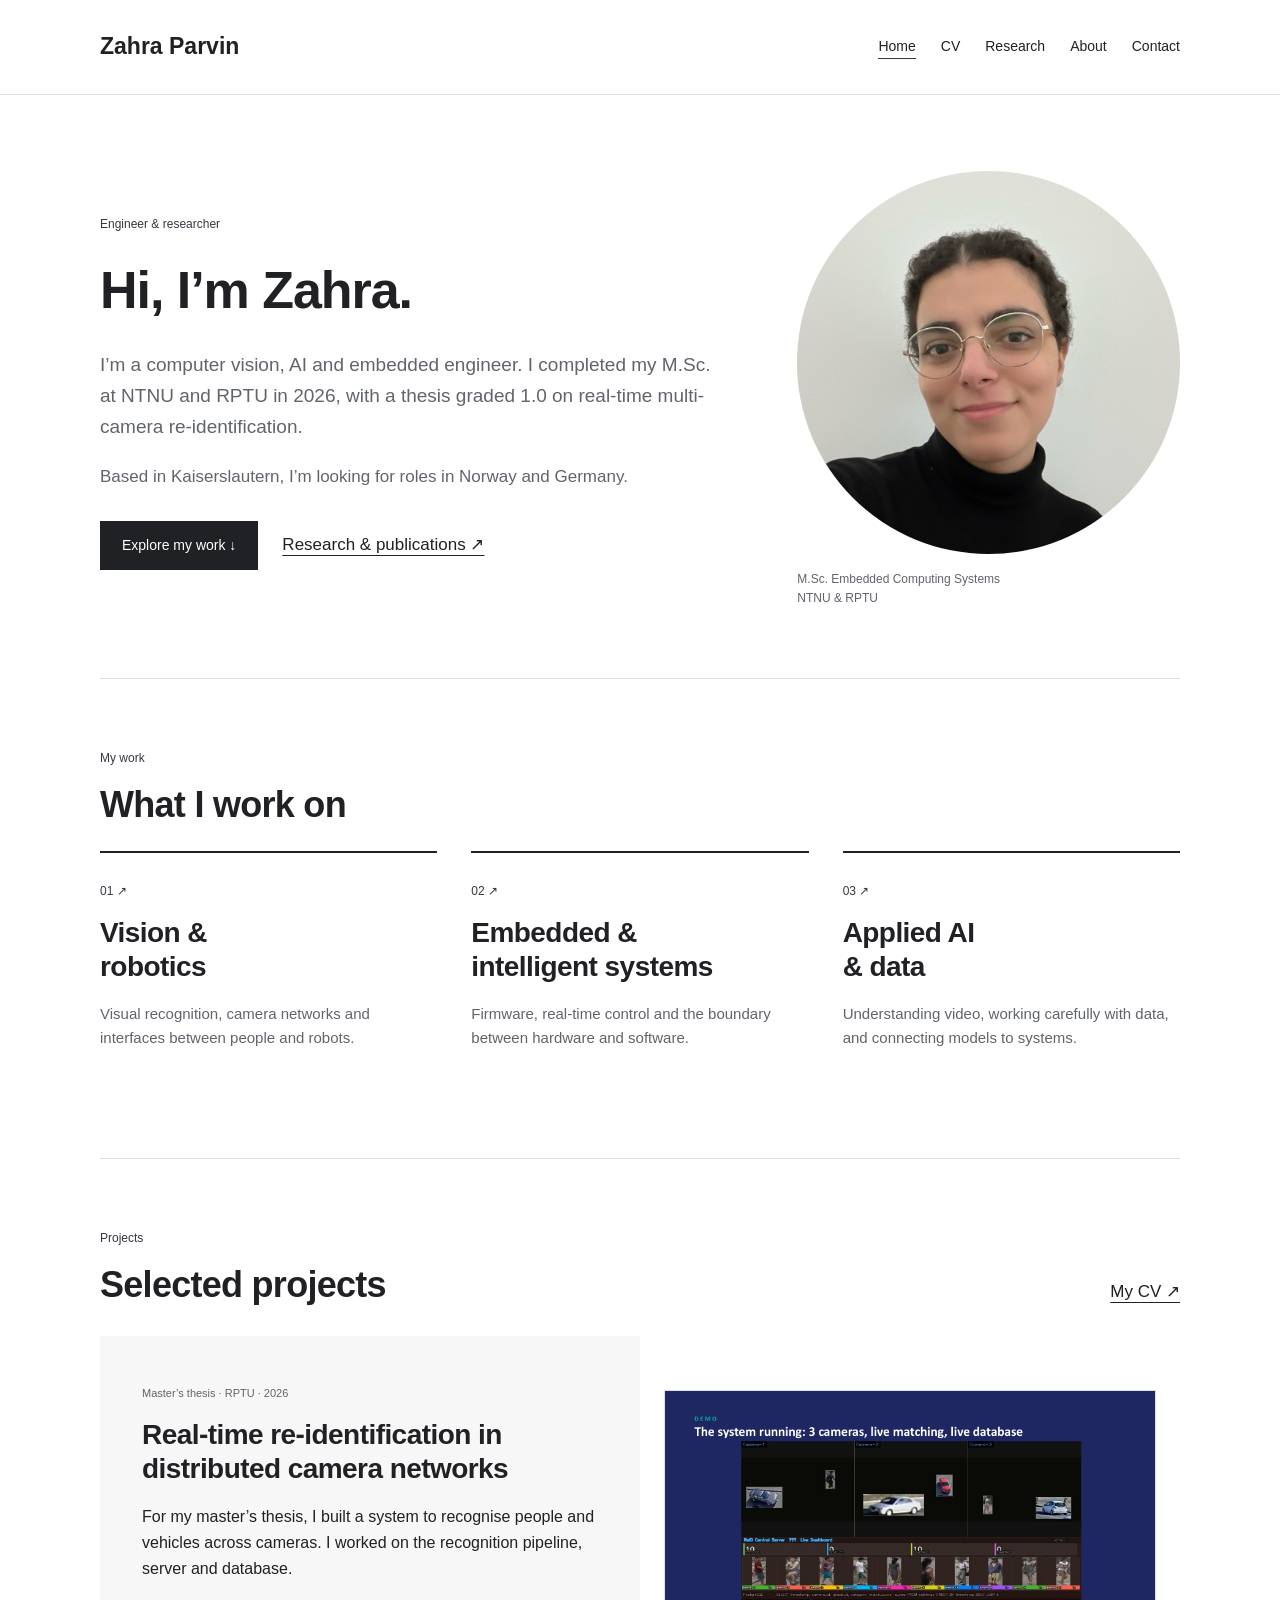
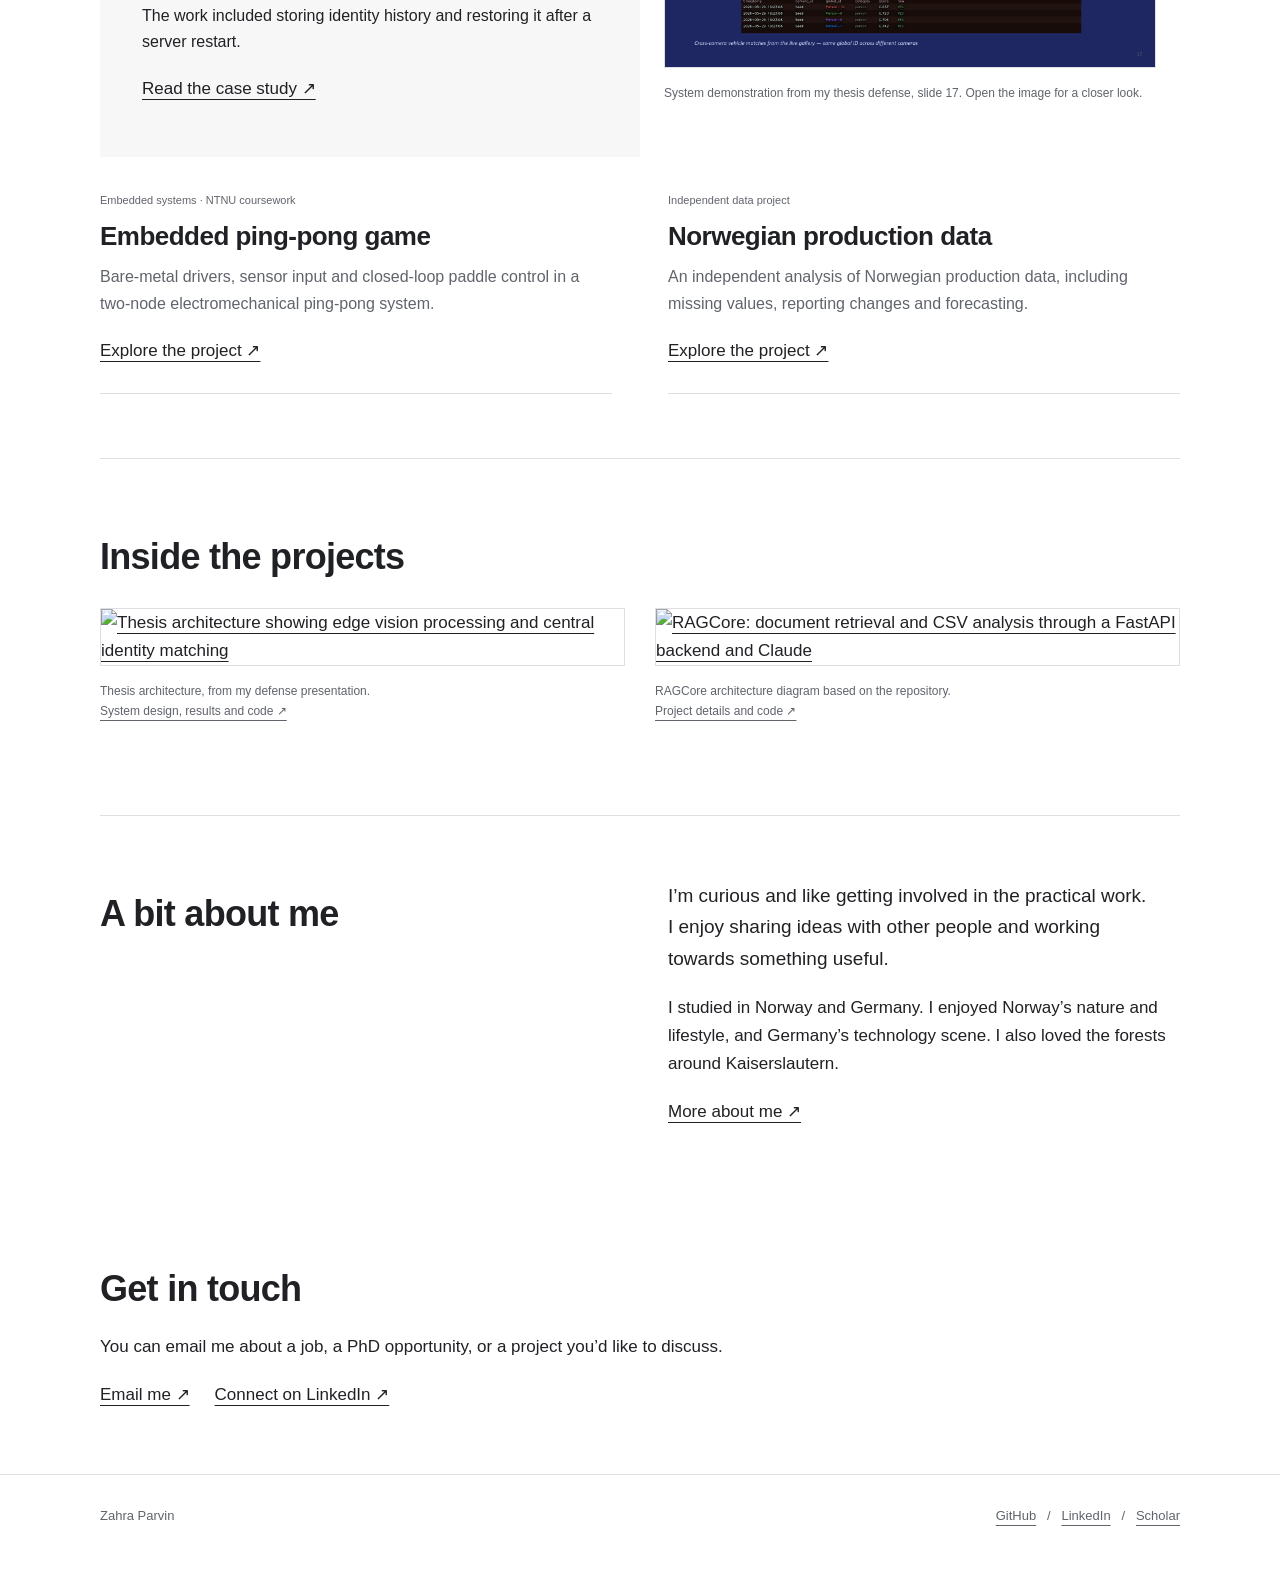
==== commit 84a9c0fb: "Add files via upload" ====
--- a/index.html
+++ b/index.html
@@ -1 +1 @@
-<!doctype html><html lang="en"><head><meta charset="utf-8"><meta name="viewport" content="width=device-width, initial-scale=1"><title>Engineer & researcher · Zahra Parvin</title><meta name="description" content="Zahra Parvin: computer vision, embedded systems and applied AI. Projects, publications and CV."><meta name="theme-color" content="#ffffff"><link rel="icon" href="favicon.svg" type="image/svg+xml"><link rel="stylesheet" href="style.css"></head><body><a class="skip" href="#main">Skip to content</a><header><div class="wrap"><nav aria-label="Main navigation"><a class="brand" href="index.html">Zahra Parvin</a><div class="links"><a href="index.html" aria-current="page">Home</a><a href="cv.html">CV</a><a href="research.html">Research</a><a href="about.html">About</a><a href="contact.html">Contact</a></div></nav></div></header><main id="main" class="wrap"><section class="hero"><div><span class="eyebrow">Engineer &amp; researcher</span><h1>Hi, I’m Zahra.</h1><p class="lead">I’m an engineer with a background in computer vision and embedded systems. I enjoy working with hardware and software, understanding difficult problems, and building things that are useful.</p><div class="actions"><a class="button" href="#work">Explore my work ↓</a><a href="research.html">Research &amp; publications ↗</a></div></div><figure><img class="portrait" src="portrait.jpg" alt="Zahra Parvin" width="400" height="400"><figcaption>M.Sc. Embedded Computing Systems<br>NTNU &amp; RPTU</figcaption></figure></section><section class="section" id="work"><div class="section-head"><div><span class="eyebrow">My work</span><h2>What I work on</h2></div></div><div class="paths"><a class="path" href="vision.html"><span class="num">01 ↗</span><h3>Vision &amp;<br>robotics</h3><p>Visual recognition, camera networks and interfaces between people and robots.</p></a><a class="path" href="embedded.html"><span class="num">02 ↗</span><h3>Embedded &amp;<br>intelligent systems</h3><p>Firmware, real-time control and the boundary between hardware and software.</p></a><a class="path" href="ai-data.html"><span class="num">03 ↗</span><h3>Applied AI<br>&amp; data</h3><p>Understanding video, working carefully with data, and connecting models to systems.</p></a></div></section><section class="section"><div class="section-head"><div><span class="eyebrow">Projects</span><h2>Selected projects</h2></div><a href="cv.html">My CV ↗</a></div><div class="feature"><div class="feature-copy"><span class="tags">Master’s thesis · RPTU · 2026</span><h3>Real-time re-identification in distributed camera networks</h3><p>For my master’s thesis, I built a system to recognise people and vehicles across cameras. I worked on the recognition pipeline, server and database.</p><p>The work included storing identity history and restoring it after a server restart.</p><a href="reidentification.html">Read the case study ↗</a></div><div class="feature-media"><figure class="project-visual"><a href="assets/thesis-demo.png" target="_blank" rel="noopener"><img src="assets/thesis-demo.png" alt="Thesis defense slide showing three camera views, the identity gallery and database sightings" loading="lazy" width="1600" height="900"></a><figcaption>System demonstration from my thesis defense, slide 17. Open the image for a closer look.</figcaption></figure></div></div><div class="two"><article class="project-row"><span class="tags">Embedded systems · NTNU coursework</span><h3>Embedded ping-pong game</h3><p>Bare-metal drivers, sensor input and closed-loop paddle control in a two-node electromechanical ping-pong system.</p><a href="pingpong.html">Explore the project ↗</a></article><article class="project-row"><span class="tags">Independent data project</span><h3>Norwegian production data</h3><p>An independent analysis of Norwegian production data, including missing values, reporting changes and forecasting.</p><a href="norwegian-data.html">Explore the project ↗</a></article></div></section><section class="section"><span class="eyebrow">Project gallery</span><h2>Project images</h2><div class="project-gallery"><figure><a href="reconstruction.html"><img src="assets/feature-matching.png" alt="Seven feature positions marked on a room image from the group reconstruction notebook" loading="lazy"></a><figcaption>3D reconstruction · group coursework · saved notebook output<br><a href="reconstruction.html">Explore the project ↗</a></figcaption></figure><figure><a href="vision.html#sensor-fusion"><img src="assets/fusion.png" alt="Camera-coloured LiDAR points from the sensor fusion exercise" loading="lazy"></a><figcaption>LiDAR-camera fusion · coursework output<br><a href="vision.html#sensor-fusion">See the context ↗</a></figcaption></figure></div></section><section class="section two"><div><h2>A bit about me</h2></div><div><p class="about-quote">I’m curious and like getting involved in the practical work. I enjoy sharing ideas with other people and working towards something useful.</p><p>I studied in Norway and Germany. I enjoyed Norway’s nature and lifestyle, and Germany’s technology scene. I also loved the forests around Kaiserslautern.</p><a href="about.html">More about me ↗</a></div></section><section class="contact"><h2>Get in touch</h2><p>You can email me about a job, a PhD opportunity, or a project you’d like to discuss.</p><div class="contact-links"><a href="mailto:zahraparvin1999@gmail.com">Email me ↗</a><a href="https://www.linkedin.com/in/zahraparvin/">Connect on LinkedIn ↗</a></div></section></main><footer><div class="wrap footer-inner"><span>Zahra Parvin</span><span><a href="https://github.com/ZahraParvin">GitHub</a> &nbsp; / &nbsp; <a href="https://www.linkedin.com/in/zahraparvin/">LinkedIn</a> &nbsp; / &nbsp; <a href="https://scholar.google.com/citations?user=eEbs2mEAAAAJ">Scholar</a></span></div></footer></body></html>+<!doctype html><html lang="en"><head><meta charset="utf-8"><meta name="viewport" content="width=device-width, initial-scale=1"><title>Engineer & researcher · Zahra Parvin</title><meta name="description" content="Zahra Parvin: computer vision, embedded systems and applied AI. Projects, publications and CV."><meta property="og:type" content="website"><meta property="og:title" content="Engineer &amp; researcher | Zahra Parvin"><meta property="og:description" content="Computer vision, AI and embedded engineer. M.Sc. NTNU/RPTU, 2026; thesis graded 1.0. Based in Kaiserslautern, seeking roles in Norway and Germany."><meta property="og:image" content="https://zahra-parvin-portfolio.poetic-ridge-5235.chatgpt.site/portrait.jpg"><meta property="og:image:alt" content="Zahra Parvin"><meta property="og:url" content="https://zahra-parvin-portfolio.poetic-ridge-5235.chatgpt.site/index.html"><meta name="twitter:card" content="summary_large_image"><meta name="theme-color" content="#ffffff"><link rel="icon" href="favicon.svg" type="image/svg+xml"><link rel="stylesheet" href="style.css"></head><body><a class="skip" href="#main">Skip to content</a><header><div class="wrap"><nav aria-label="Main navigation"><a class="brand" href="index.html">Zahra Parvin</a><div class="links"><a href="index.html" aria-current="page">Home</a><a href="cv.html">CV</a><a href="research.html">Research</a><a href="about.html">About</a><a href="contact.html">Contact</a></div></nav></div></header><main id="main" class="wrap"><section class="hero"><div><span class="eyebrow">Engineer &amp; researcher</span><h1>Hi, I’m Zahra.</h1><p class="lead">I’m a computer vision, AI and embedded engineer. I completed my M.Sc. at NTNU and RPTU in 2026, with a thesis graded 1.0 on real-time multi-camera re-identification.</p><p class="lead">Based in Kaiserslautern, I’m looking for roles in Norway and Germany.</p><div class="actions"><a class="button" href="#work">Explore my work ↓</a><a href="research.html">Research &amp; publications ↗</a></div></div><figure><img class="portrait" src="portrait.jpg" alt="Zahra Parvin" width="400" height="400"><figcaption>M.Sc. Embedded Computing Systems<br>NTNU &amp; RPTU</figcaption></figure></section><section class="section" id="work"><div class="section-head"><div><span class="eyebrow">My work</span><h2>What I work on</h2></div></div><div class="paths"><a class="path" href="vision.html"><span class="num">01 ↗</span><h3>Vision &amp;<br>robotics</h3><p>Visual recognition, camera networks and interfaces between people and robots.</p></a><a class="path" href="embedded.html"><span class="num">02 ↗</span><h3>Embedded &amp;<br>intelligent systems</h3><p>Firmware, real-time control and the boundary between hardware and software.</p></a><a class="path" href="ai-data.html"><span class="num">03 ↗</span><h3>Applied AI<br>&amp; data</h3><p>Understanding video, working carefully with data, and connecting models to systems.</p></a></div></section><section class="section"><div class="section-head"><div><span class="eyebrow">Projects</span><h2>Selected projects</h2></div><a href="cv.html">My CV ↗</a></div><div class="feature"><div class="feature-copy"><span class="tags">Master’s thesis · RPTU · 2026</span><h3>Real-time re-identification in distributed camera networks</h3><p>For my master’s thesis, I built a system to recognise people and vehicles across cameras. I worked on the recognition pipeline, server and database.</p><p>The work included storing identity history and restoring it after a server restart.</p><a href="reidentification.html">Read the case study ↗</a></div><div class="feature-media"><figure class="project-visual"><a href="assets/thesis-demo.png" target="_blank" rel="noopener"><img src="assets/thesis-demo.png" alt="Thesis defense slide showing three camera views, the identity gallery and database sightings" loading="lazy" width="1600" height="900"></a><figcaption>System demonstration from my thesis defense, slide 17. Open the image for a closer look.</figcaption></figure></div></div><div class="two"><article class="project-row"><span class="tags">Embedded systems · NTNU coursework</span><h3>Embedded ping-pong game</h3><p>Bare-metal drivers, sensor input and closed-loop paddle control in a two-node electromechanical ping-pong system.</p><a href="pingpong.html">Explore the project ↗</a></article><article class="project-row"><span class="tags">Independent data project</span><h3>Norwegian production data</h3><p>An independent analysis of Norwegian production data, including missing values, reporting changes and forecasting.</p><a href="norwegian-data.html">Explore the project ↗</a></article></div></section><section class="section"><h2>Inside the projects</h2><div class="project-gallery"><figure><a href="reidentification.html"><img src="assets/thesis-architecture.png" alt="Thesis architecture showing edge vision processing and central identity matching" loading="lazy"></a><figcaption>Thesis architecture, from my defense presentation.<br><a href="reidentification.html">System design, results and code ↗</a></figcaption></figure><figure><a href="ai-data.html#ragcore"><img src="assets/ragcore-architecture.svg" alt="RAGCore: document retrieval and CSV analysis through a FastAPI backend and Claude" loading="lazy"></a><figcaption>RAGCore architecture diagram based on the repository.<br><a href="ai-data.html#ragcore">Project details and code ↗</a></figcaption></figure></div></section><section class="section two"><div><h2>A bit about me</h2></div><div><p class="about-quote">I’m curious and like getting involved in the practical work. I enjoy sharing ideas with other people and working towards something useful.</p><p>I studied in Norway and Germany. I enjoyed Norway’s nature and lifestyle, and Germany’s technology scene. I also loved the forests around Kaiserslautern.</p><a href="about.html">More about me ↗</a></div></section><section class="contact"><h2>Get in touch</h2><p>You can email me about a job, a PhD opportunity, or a project you’d like to discuss.</p><div class="contact-links"><a href="mailto:zahraparvin1999@gmail.com">Email me ↗</a><a href="https://www.linkedin.com/in/zahraparvin/">Connect on LinkedIn ↗</a></div></section></main><footer><div class="wrap footer-inner"><span>Zahra Parvin</span><span><a href="https://github.com/ZahraParvin">GitHub</a> &nbsp; / &nbsp; <a href="https://www.linkedin.com/in/zahraparvin/">LinkedIn</a> &nbsp; / &nbsp; <a href="https://scholar.google.com/citations?user=eEbs2mEAAAAJ">Scholar</a></span></div></footer></body></html>
--- a/style.css
+++ b/style.css
@@ -2,3 +2,4 @@
 :root{--paper:#ffffff;--ink:#202124;--muted:#60646b;--line:#dedfe2;--accent:#333840;--panel:#f7f7f7}*{box-sizing:border-box}html{scroll-behavior:smooth}body{margin:0;background:var(--paper);color:var(--ink);font:17px/1.65 Arial,Helvetica,sans-serif}a{color:inherit;text-underline-offset:5px}a:hover{color:var(--accent)}a:focus-visible,button:focus-visible{outline:3px solid var(--accent);outline-offset:5px}.wrap{max-width:1160px;margin:auto;padding:0 40px}header{border-bottom:1px solid var(--line)}nav{min-height:94px;display:flex;justify-content:space-between;align-items:center;gap:25px}.brand{font:600 23px/1.3 Arial,Helvetica,sans-serif;text-decoration:none}.links{display:flex;gap:25px;flex-wrap:wrap;font-size:14px}.links a{text-decoration:none}.links a[aria-current=page]{border-bottom:1px solid var(--accent)}.skip{position:absolute;left:-9999px}.skip:focus{left:15px;top:10px;background:white;padding:10px;z-index:10}.eyebrow{font:12px/1.5 Arial,Helvetica,sans-serif;text-transform:none;letter-spacing:0;color:var(--accent)}h1,h2,h3{font-family:Arial,Helvetica,sans-serif;font-weight:600;line-height:1.2;letter-spacing:-.02em}h1{font-size:clamp(34px,4.2vw,52px);margin:22px 0 27px}h2{font-size:clamp(27px,3vw,36px);margin:12px 0 23px}h3{font-size:28px;margin:12px 0 18px}p{margin:0 0 20px}.lead{font-size:19px;color:var(--muted);max-width:670px}.hero{display:grid;grid-template-columns:1.6fr 1fr;gap:85px;padding:76px 0 70px;align-items:center}.portrait{width:100%;height:auto;aspect-ratio:1;object-fit:cover;object-position:center 30%;border-radius:50%;display:block}figure{margin:0}figcaption{font:12px/1.6 Arial,Helvetica,sans-serif;color:var(--muted);margin-top:16px}.actions{display:flex;gap:24px;flex-wrap:wrap;align-items:center;margin-top:30px}.button{display:inline-block;background:var(--ink);color:var(--paper);padding:12px 21px;text-decoration:none;border:1px solid var(--ink);font-size:14px}.button:hover{background:var(--accent);color:white;border-color:var(--accent)}.section{border-top:1px solid var(--line);padding:64px 0}.section-head{display:flex;justify-content:space-between;align-items:end;gap:30px;margin-bottom:25px}.section-head h2{margin-bottom:0}.small{font-size:14px;color:var(--muted)}.paths{display:grid;grid-template-columns:repeat(3,1fr);gap:34px}.path{padding:23px 0;border-top:2px solid var(--ink);text-decoration:none}.path p{font-size:15px;color:var(--muted)}.num{font:12px Arial,Helvetica,sans-serif;color:var(--accent)}.feature{display:grid;grid-template-columns:1fr 1fr;background:var(--panel);margin-top:30px}.feature-copy{padding:42px}.feature-copy p{font-size:16px}.diagram{padding:42px;display:flex;flex-direction:column;justify-content:center;gap:12px;background:#f3f3f3}.node{border:1px solid #bcbec2;padding:16px;text-align:center;background:#ffffff;font-size:14px}.node span{display:block;font:11px Arial,Helvetica,sans-serif;color:var(--muted)}.arrow{text-align:center;color:var(--accent)}.two{display:grid;grid-template-columns:1fr 1fr;gap:56px}.project-row{padding:28px 0;border-bottom:1px solid var(--line)}.project-row h3{font-size:26px;margin:8px 0 12px}.project-row p{font-size:16px;color:var(--muted)}.tags{font:11px/1.8 Arial,Helvetica,sans-serif;letter-spacing:0;text-transform:none;color:var(--muted)}.about-quote{font:19px/1.65 Arial,Helvetica,sans-serif;max-width:480px}.page-head{padding:64px 0 35px;max-width:850px}.page-head h1{font-size:clamp(34px,4.2vw,48px)}.prose{max-width:760px;padding-bottom:65px}.prose h2{font-size:34px;margin-top:45px}.prose h3{font-size:25px}.prose li{margin-bottom:10px}.paper{padding:25px 0;border-bottom:1px solid var(--line)}.paper h3{font-size:25px}.timeline{display:grid;grid-template-columns:150px 1fr;gap:25px;border-top:1px solid var(--line);padding:25px 0}.timeline h3{margin:0 0 12px}.callout{border-left:2px solid var(--accent);padding:12px 0 12px 25px;margin:30px 0}footer{border-top:1px solid var(--line);padding:30px 0 45px;font-size:13px;color:var(--muted)}.footer-inner{display:flex;justify-content:space-between;gap:24px;flex-wrap:wrap}.contact{padding:65px 0}.contact h2{max-width:680px}.contact-links{display:flex;flex-wrap:wrap;gap:25px}.back{font-size:14px}.note{font-size:13px;color:var(--muted)}@media(max-width:760px){.wrap{padding:0 23px}nav{align-items:start;padding:24px 0;flex-direction:column;gap:18px}.links{gap:18px}.hero{grid-template-columns:1fr;gap:35px;padding:45px 0}.hero figure{max-width:290px}.portrait{height:auto;aspect-ratio:1}.paths,.two,.feature{grid-template-columns:1fr}.paths{gap:12px}.feature-copy,.diagram{padding:27px}.section{padding:43px 0}.section-head{display:block}.section-head>a{display:inline-block;margin-top:16px}.timeline{grid-template-columns:1fr;gap:10px}.page-head{padding-top:42px}.about-quote{font-size:19px}}@media(prefers-reduced-motion:reduce){html{scroll-behavior:auto}}@media print{header,footer,.actions{display:none}body{background:white;font-size:12px}.wrap{max-width:none}.page-head{padding:15px 0}h1{font-size:32px}.timeline{break-inside:avoid}.contact{padding:15px 0}}
 
 .project-visual{margin:30px 0}.project-visual img{display:block;width:100%;height:auto;border:1px solid var(--line);background:#fff}.project-visual a{display:block}.project-gallery{display:grid;grid-template-columns:1fr 1fr;gap:30px;margin:30px 0}.project-gallery img{width:100%;height:260px;object-fit:contain;background:#fff;border:1px solid var(--line)}.document-links{display:flex;gap:16px;flex-wrap:wrap;margin:24px 0 32px}.document-links a{padding:12px 18px;border:1px solid var(--line);font-size:15px;text-decoration:none}.document-links a:hover{background:#f4f4f4}.feature-media{display:flex;align-items:center;padding:24px;background:#fff}.feature-media img{width:100%;height:auto}.feature-media figure{width:100%}@media(max-width:760px){.project-gallery{grid-template-columns:1fr}.project-gallery img{height:auto}.feature-media{padding:20px}}
+.results{border-block:1px solid var(--line);padding:30px 0;margin:30px 0}.results h3{font-size:32px}.project-gallery img{height:auto;aspect-ratio:16/9;object-fit:contain}.hero .lead + .lead{font-size:17px}
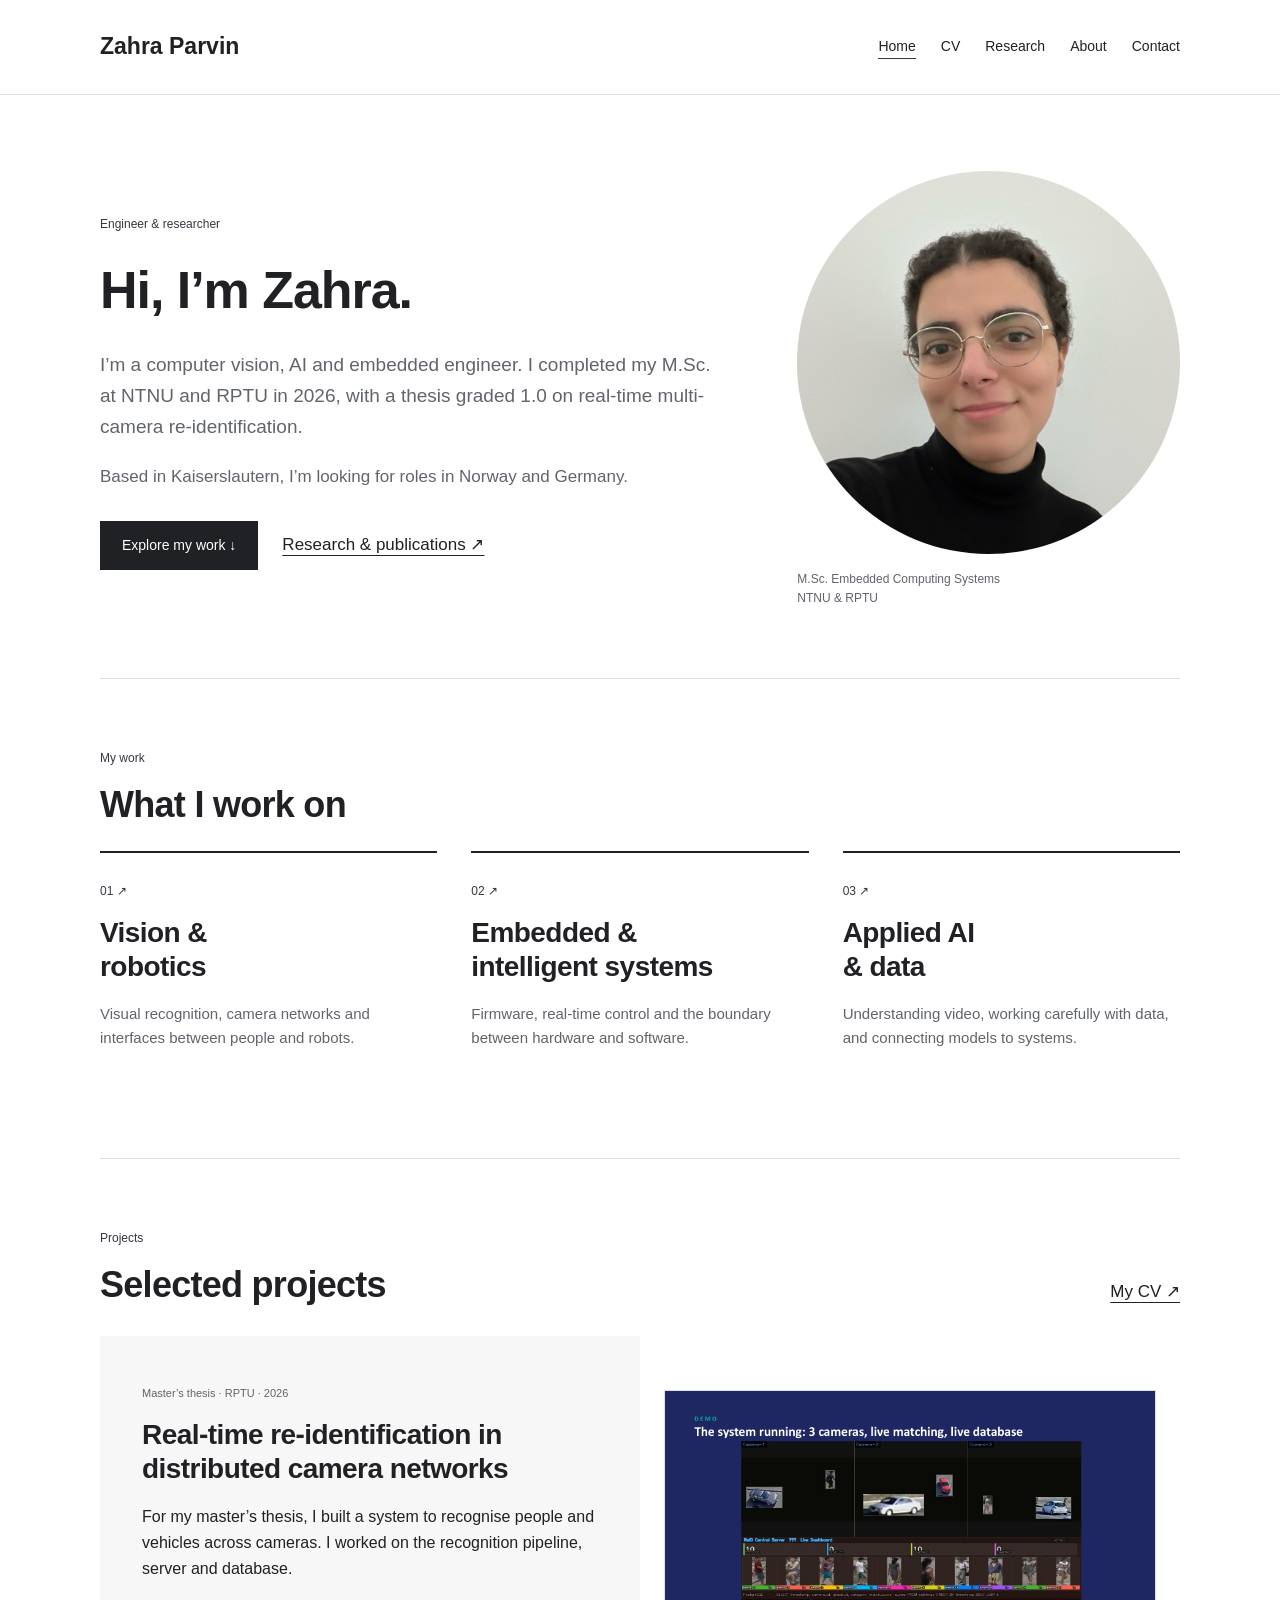
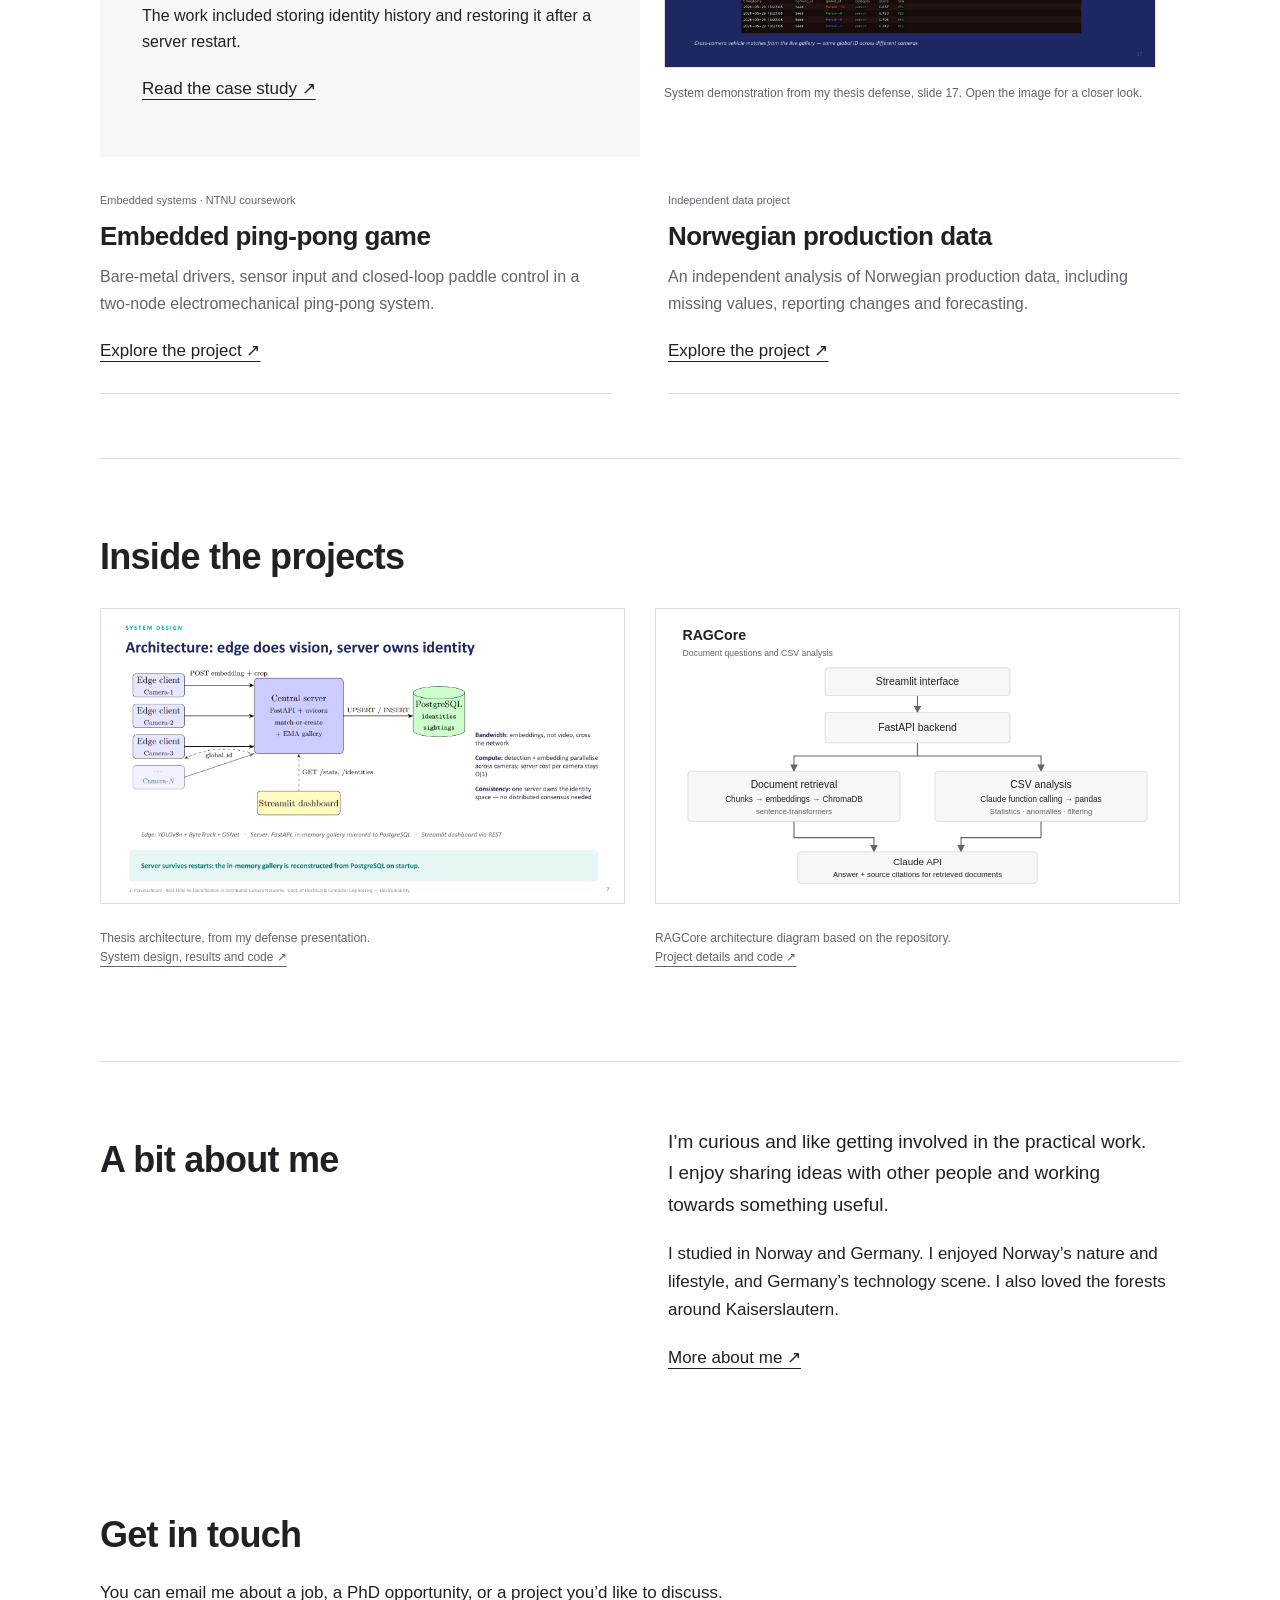
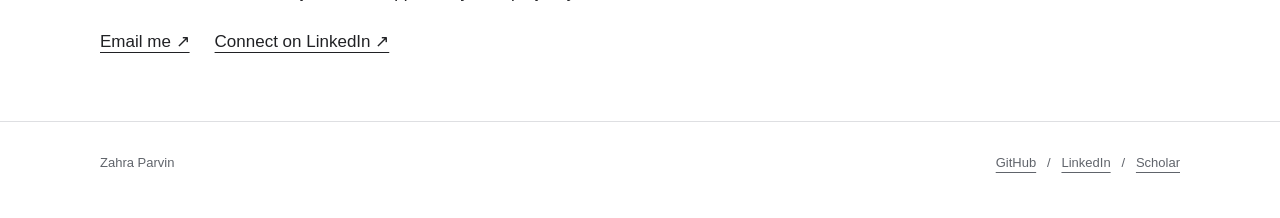
==== commit 821b42cd: "Add files via upload" ====
--- a/index.html
+++ b/index.html
@@ -1 +1 @@
-<!doctype html><html lang="en"><head><meta charset="utf-8"><meta name="viewport" content="width=device-width, initial-scale=1"><title>Engineer & researcher · Zahra Parvin</title><meta name="description" content="Zahra Parvin: computer vision, embedded systems and applied AI. Projects, publications and CV."><meta property="og:type" content="website"><meta property="og:title" content="Engineer &amp; researcher | Zahra Parvin"><meta property="og:description" content="Computer vision, AI and embedded engineer. M.Sc. NTNU/RPTU, 2026; thesis graded 1.0. Based in Kaiserslautern, seeking roles in Norway and Germany."><meta property="og:image" content="https://zahra-parvin-portfolio.poetic-ridge-5235.chatgpt.site/portrait.jpg"><meta property="og:image:alt" content="Zahra Parvin"><meta property="og:url" content="https://zahra-parvin-portfolio.poetic-ridge-5235.chatgpt.site/index.html"><meta name="twitter:card" content="summary_large_image"><meta name="theme-color" content="#ffffff"><link rel="icon" href="favicon.svg" type="image/svg+xml"><link rel="stylesheet" href="style.css"></head><body><a class="skip" href="#main">Skip to content</a><header><div class="wrap"><nav aria-label="Main navigation"><a class="brand" href="index.html">Zahra Parvin</a><div class="links"><a href="index.html" aria-current="page">Home</a><a href="cv.html">CV</a><a href="research.html">Research</a><a href="about.html">About</a><a href="contact.html">Contact</a></div></nav></div></header><main id="main" class="wrap"><section class="hero"><div><span class="eyebrow">Engineer &amp; researcher</span><h1>Hi, I’m Zahra.</h1><p class="lead">I’m a computer vision, AI and embedded engineer. I completed my M.Sc. at NTNU and RPTU in 2026, with a thesis graded 1.0 on real-time multi-camera re-identification.</p><p class="lead">Based in Kaiserslautern, I’m looking for roles in Norway and Germany.</p><div class="actions"><a class="button" href="#work">Explore my work ↓</a><a href="research.html">Research &amp; publications ↗</a></div></div><figure><img class="portrait" src="portrait.jpg" alt="Zahra Parvin" width="400" height="400"><figcaption>M.Sc. Embedded Computing Systems<br>NTNU &amp; RPTU</figcaption></figure></section><section class="section" id="work"><div class="section-head"><div><span class="eyebrow">My work</span><h2>What I work on</h2></div></div><div class="paths"><a class="path" href="vision.html"><span class="num">01 ↗</span><h3>Vision &amp;<br>robotics</h3><p>Visual recognition, camera networks and interfaces between people and robots.</p></a><a class="path" href="embedded.html"><span class="num">02 ↗</span><h3>Embedded &amp;<br>intelligent systems</h3><p>Firmware, real-time control and the boundary between hardware and software.</p></a><a class="path" href="ai-data.html"><span class="num">03 ↗</span><h3>Applied AI<br>&amp; data</h3><p>Understanding video, working carefully with data, and connecting models to systems.</p></a></div></section><section class="section"><div class="section-head"><div><span class="eyebrow">Projects</span><h2>Selected projects</h2></div><a href="cv.html">My CV ↗</a></div><div class="feature"><div class="feature-copy"><span class="tags">Master’s thesis · RPTU · 2026</span><h3>Real-time re-identification in distributed camera networks</h3><p>For my master’s thesis, I built a system to recognise people and vehicles across cameras. I worked on the recognition pipeline, server and database.</p><p>The work included storing identity history and restoring it after a server restart.</p><a href="reidentification.html">Read the case study ↗</a></div><div class="feature-media"><figure class="project-visual"><a href="assets/thesis-demo.png" target="_blank" rel="noopener"><img src="assets/thesis-demo.png" alt="Thesis defense slide showing three camera views, the identity gallery and database sightings" loading="lazy" width="1600" height="900"></a><figcaption>System demonstration from my thesis defense, slide 17. Open the image for a closer look.</figcaption></figure></div></div><div class="two"><article class="project-row"><span class="tags">Embedded systems · NTNU coursework</span><h3>Embedded ping-pong game</h3><p>Bare-metal drivers, sensor input and closed-loop paddle control in a two-node electromechanical ping-pong system.</p><a href="pingpong.html">Explore the project ↗</a></article><article class="project-row"><span class="tags">Independent data project</span><h3>Norwegian production data</h3><p>An independent analysis of Norwegian production data, including missing values, reporting changes and forecasting.</p><a href="norwegian-data.html">Explore the project ↗</a></article></div></section><section class="section"><h2>Inside the projects</h2><div class="project-gallery"><figure><a href="reidentification.html"><img src="assets/thesis-architecture.png" alt="Thesis architecture showing edge vision processing and central identity matching" loading="lazy"></a><figcaption>Thesis architecture, from my defense presentation.<br><a href="reidentification.html">System design, results and code ↗</a></figcaption></figure><figure><a href="ai-data.html#ragcore"><img src="assets/ragcore-architecture.svg" alt="RAGCore: document retrieval and CSV analysis through a FastAPI backend and Claude" loading="lazy"></a><figcaption>RAGCore architecture diagram based on the repository.<br><a href="ai-data.html#ragcore">Project details and code ↗</a></figcaption></figure></div></section><section class="section two"><div><h2>A bit about me</h2></div><div><p class="about-quote">I’m curious and like getting involved in the practical work. I enjoy sharing ideas with other people and working towards something useful.</p><p>I studied in Norway and Germany. I enjoyed Norway’s nature and lifestyle, and Germany’s technology scene. I also loved the forests around Kaiserslautern.</p><a href="about.html">More about me ↗</a></div></section><section class="contact"><h2>Get in touch</h2><p>You can email me about a job, a PhD opportunity, or a project you’d like to discuss.</p><div class="contact-links"><a href="mailto:zahraparvin1999@gmail.com">Email me ↗</a><a href="https://www.linkedin.com/in/zahraparvin/">Connect on LinkedIn ↗</a></div></section></main><footer><div class="wrap footer-inner"><span>Zahra Parvin</span><span><a href="https://github.com/ZahraParvin">GitHub</a> &nbsp; / &nbsp; <a href="https://www.linkedin.com/in/zahraparvin/">LinkedIn</a> &nbsp; / &nbsp; <a href="https://scholar.google.com/citations?user=eEbs2mEAAAAJ">Scholar</a></span></div></footer></body></html>+<!doctype html><html lang="en"><head><meta charset="utf-8"><meta name="viewport" content="width=device-width, initial-scale=1"><title>Engineer & researcher · Zahra Parvin</title><meta name="description" content="Zahra Parvin: computer vision, embedded systems and applied AI. Projects, publications and CV."><meta property="og:type" content="website"><meta property="og:title" content="Engineer &amp; researcher | Zahra Parvin"><meta property="og:description" content="Computer vision, AI and embedded engineer. M.Sc. NTNU/RPTU, 2026; thesis graded 1.0. Based in Kaiserslautern, seeking roles in Norway and Germany."><meta property="og:image" content="https://zahraparvin.github.io/portrait.jpg"><meta property="og:image:alt" content="Zahra Parvin"><meta property="og:url" content="https://zahraparvin.github.io/"><meta name="twitter:card" content="summary_large_image"><meta name="theme-color" content="#ffffff"><link rel="icon" href="favicon.svg" type="image/svg+xml"><link rel="stylesheet" href="style.css"></head><body><a class="skip" href="#main">Skip to content</a><header><div class="wrap"><nav aria-label="Main navigation"><a class="brand" href="index.html">Zahra Parvin</a><div class="links"><a href="index.html" aria-current="page">Home</a><a href="cv.html">CV</a><a href="research.html">Research</a><a href="about.html">About</a><a href="contact.html">Contact</a></div></nav></div></header><main id="main" class="wrap"><section class="hero"><div><span class="eyebrow">Engineer &amp; researcher</span><h1>Hi, I’m Zahra.</h1><p class="lead">I’m a computer vision, AI and embedded engineer. I completed my M.Sc. at NTNU and RPTU in 2026, with a thesis graded 1.0 on real-time multi-camera re-identification.</p><p class="lead">Based in Kaiserslautern, I’m looking for roles in Norway and Germany.</p><div class="actions"><a class="button" href="#work">Explore my work ↓</a><a href="research.html">Research &amp; publications ↗</a></div></div><figure><img class="portrait" src="portrait.jpg" alt="Zahra Parvin" width="400" height="400"><figcaption>M.Sc. Embedded Computing Systems<br>NTNU &amp; RPTU</figcaption></figure></section><section class="section" id="work"><div class="section-head"><div><span class="eyebrow">My work</span><h2>What I work on</h2></div></div><div class="paths"><a class="path" href="vision.html"><span class="num">01 ↗</span><h3>Vision &amp;<br>robotics</h3><p>Visual recognition, camera networks and interfaces between people and robots.</p></a><a class="path" href="embedded.html"><span class="num">02 ↗</span><h3>Embedded &amp;<br>intelligent systems</h3><p>Firmware, real-time control and the boundary between hardware and software.</p></a><a class="path" href="ai-data.html"><span class="num">03 ↗</span><h3>Applied AI<br>&amp; data</h3><p>Understanding video, working carefully with data, and connecting models to systems.</p></a></div></section><section class="section"><div class="section-head"><div><span class="eyebrow">Projects</span><h2>Selected projects</h2></div><a href="cv.html">My CV ↗</a></div><div class="feature"><div class="feature-copy"><span class="tags">Master’s thesis · RPTU · 2026</span><h3>Real-time re-identification in distributed camera networks</h3><p>For my master’s thesis, I built a system to recognise people and vehicles across cameras. I worked on the recognition pipeline, server and database.</p><p>The work included storing identity history and restoring it after a server restart.</p><a href="reidentification.html">Read the case study ↗</a></div><div class="feature-media"><figure class="project-visual"><a href="assets/thesis-demo.png" target="_blank" rel="noopener"><img src="assets/thesis-demo.png" alt="Thesis defense slide showing three camera views, the identity gallery and database sightings" loading="lazy" width="1600" height="900"></a><figcaption>System demonstration from my thesis defense, slide 17. Open the image for a closer look.</figcaption></figure></div></div><div class="two"><article class="project-row"><span class="tags">Embedded systems · NTNU coursework</span><h3>Embedded ping-pong game</h3><p>Bare-metal drivers, sensor input and closed-loop paddle control in a two-node electromechanical ping-pong system.</p><a href="pingpong.html">Explore the project ↗</a></article><article class="project-row"><span class="tags">Independent data project</span><h3>Norwegian production data</h3><p>An independent analysis of Norwegian production data, including missing values, reporting changes and forecasting.</p><a href="norwegian-data.html">Explore the project ↗</a></article></div></section><section class="section"><h2>Inside the projects</h2><div class="project-gallery"><figure><a href="reidentification.html"><img src="assets/thesis-architecture.png" alt="Thesis architecture showing edge vision processing and central identity matching" loading="lazy"></a><figcaption>Thesis architecture, from my defense presentation.<br><a href="reidentification.html">System design, results and code ↗</a></figcaption></figure><figure><a href="ai-data.html#ragcore"><img src="assets/ragcore-architecture.svg" alt="RAGCore: document retrieval and CSV analysis through a FastAPI backend and Claude" loading="lazy"></a><figcaption>RAGCore architecture diagram based on the repository.<br><a href="ai-data.html#ragcore">Project details and code ↗</a></figcaption></figure></div></section><section class="section two"><div><h2>A bit about me</h2></div><div><p class="about-quote">I’m curious and like getting involved in the practical work. I enjoy sharing ideas with other people and working towards something useful.</p><p>I studied in Norway and Germany. I enjoyed Norway’s nature and lifestyle, and Germany’s technology scene. I also loved the forests around Kaiserslautern.</p><a href="about.html">More about me ↗</a></div></section><section class="contact"><h2>Get in touch</h2><p>You can email me about a job, a PhD opportunity, or a project you’d like to discuss.</p><div class="contact-links"><a href="mailto:zahraparvin1999@gmail.com">Email me ↗</a><a href="https://www.linkedin.com/in/zahraparvin/">Connect on LinkedIn ↗</a></div></section></main><footer><div class="wrap footer-inner"><span>Zahra Parvin</span><span><a href="https://github.com/ZahraParvin">GitHub</a> &nbsp; / &nbsp; <a href="https://www.linkedin.com/in/zahraparvin/">LinkedIn</a> &nbsp; / &nbsp; <a href="https://scholar.google.com/citations?user=eEbs2mEAAAAJ">Scholar</a></span></div></footer></body></html>
